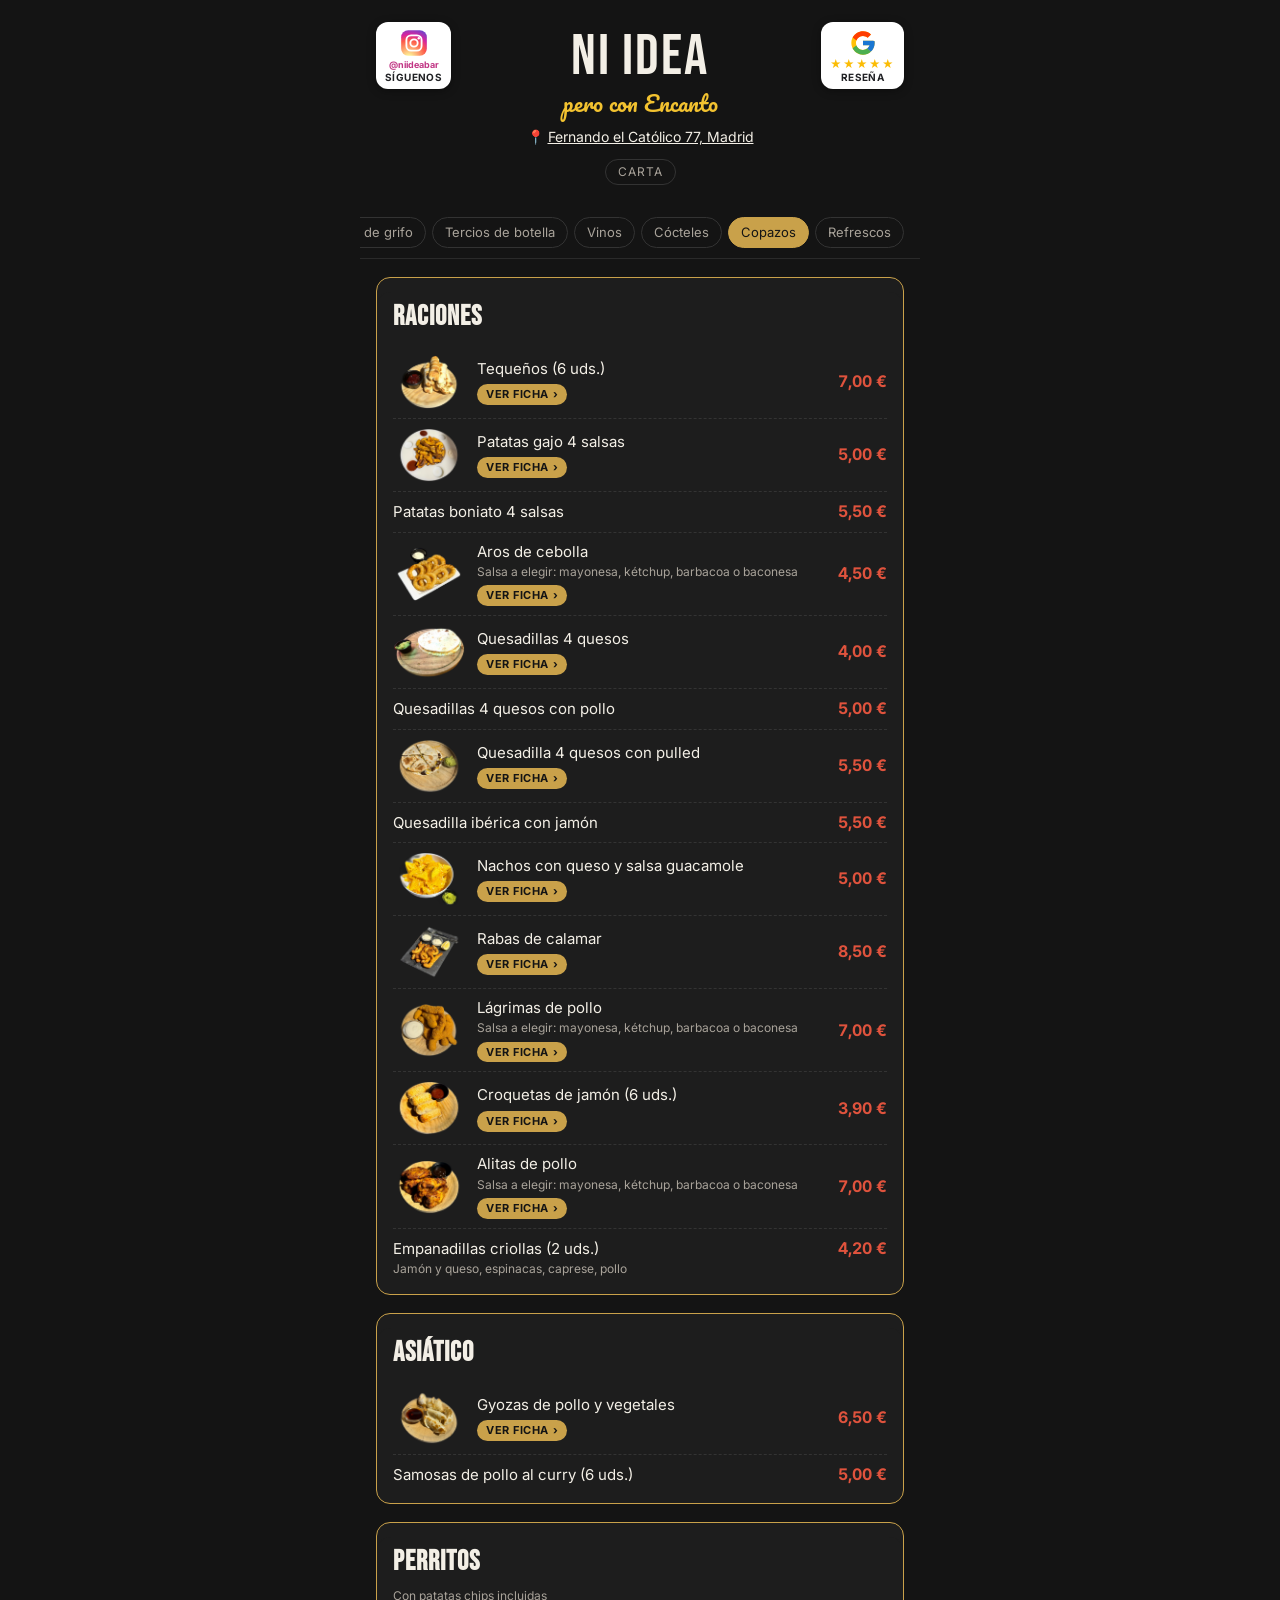
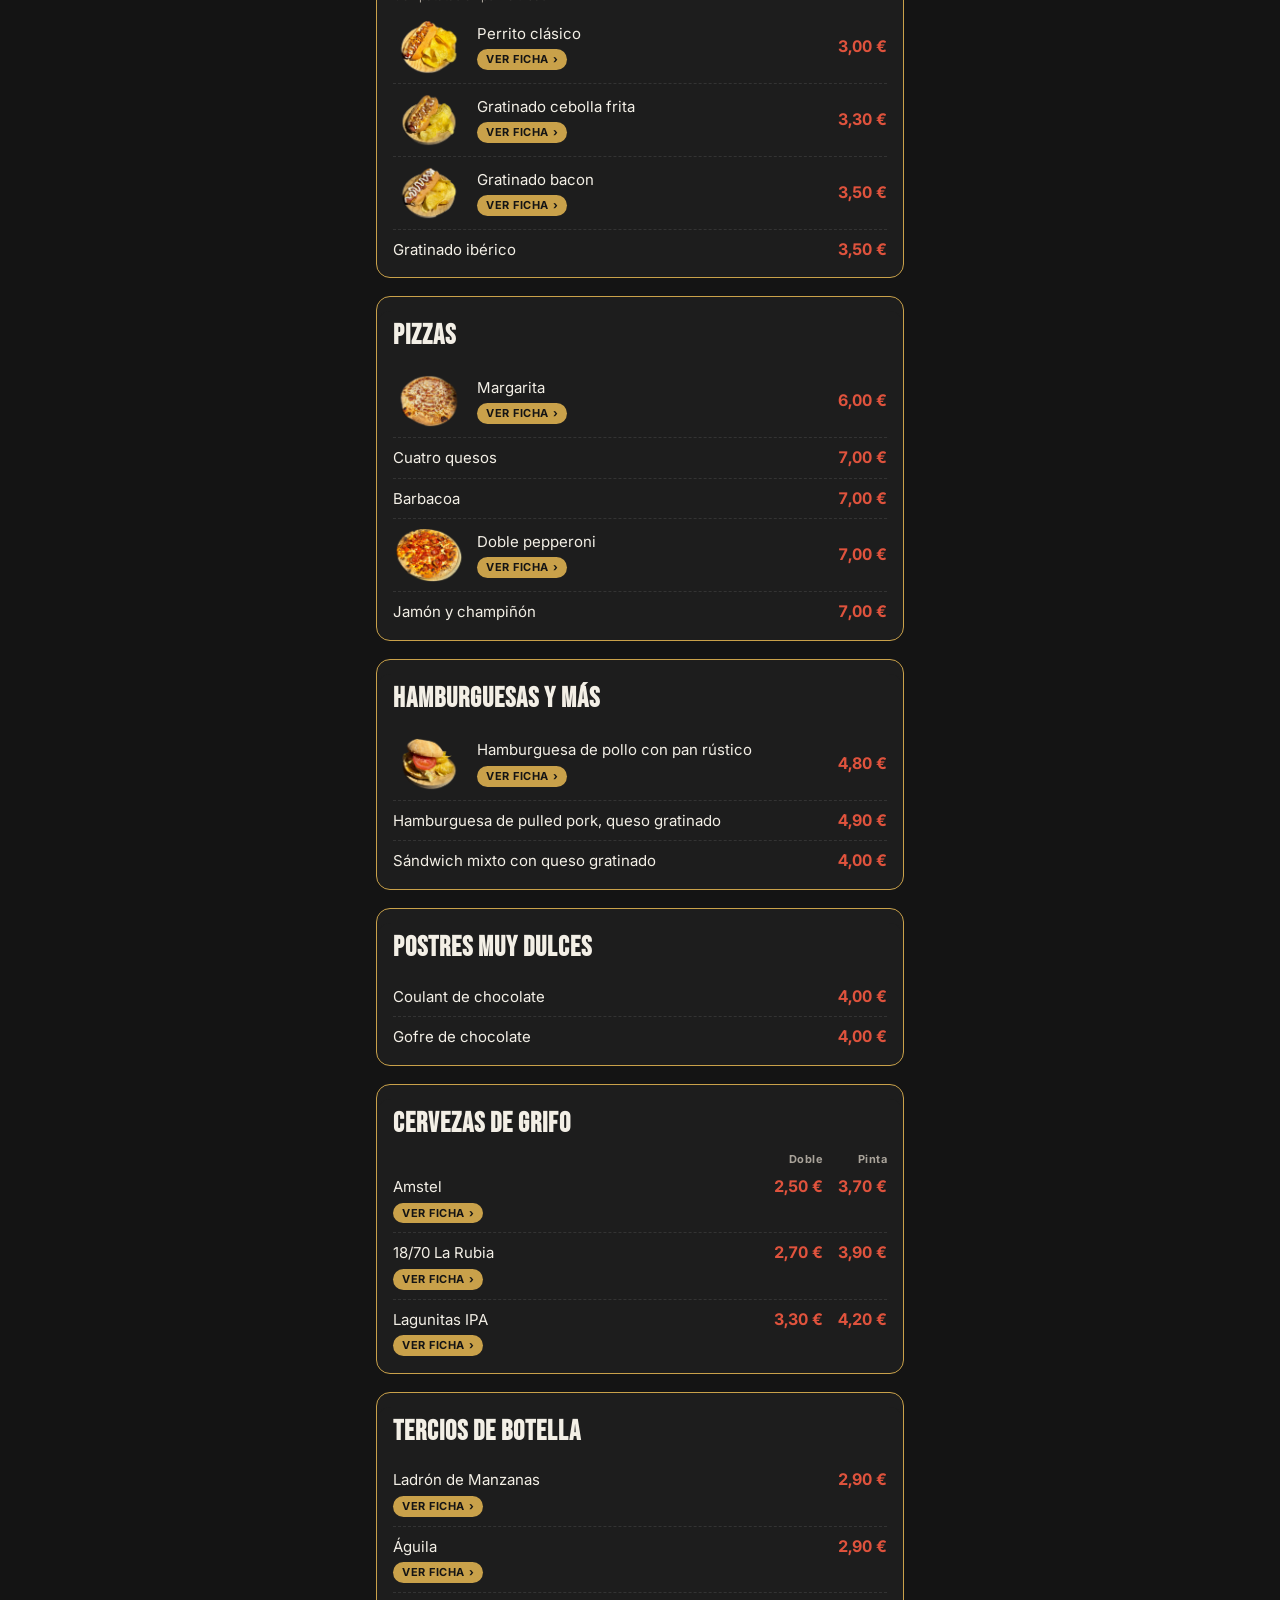
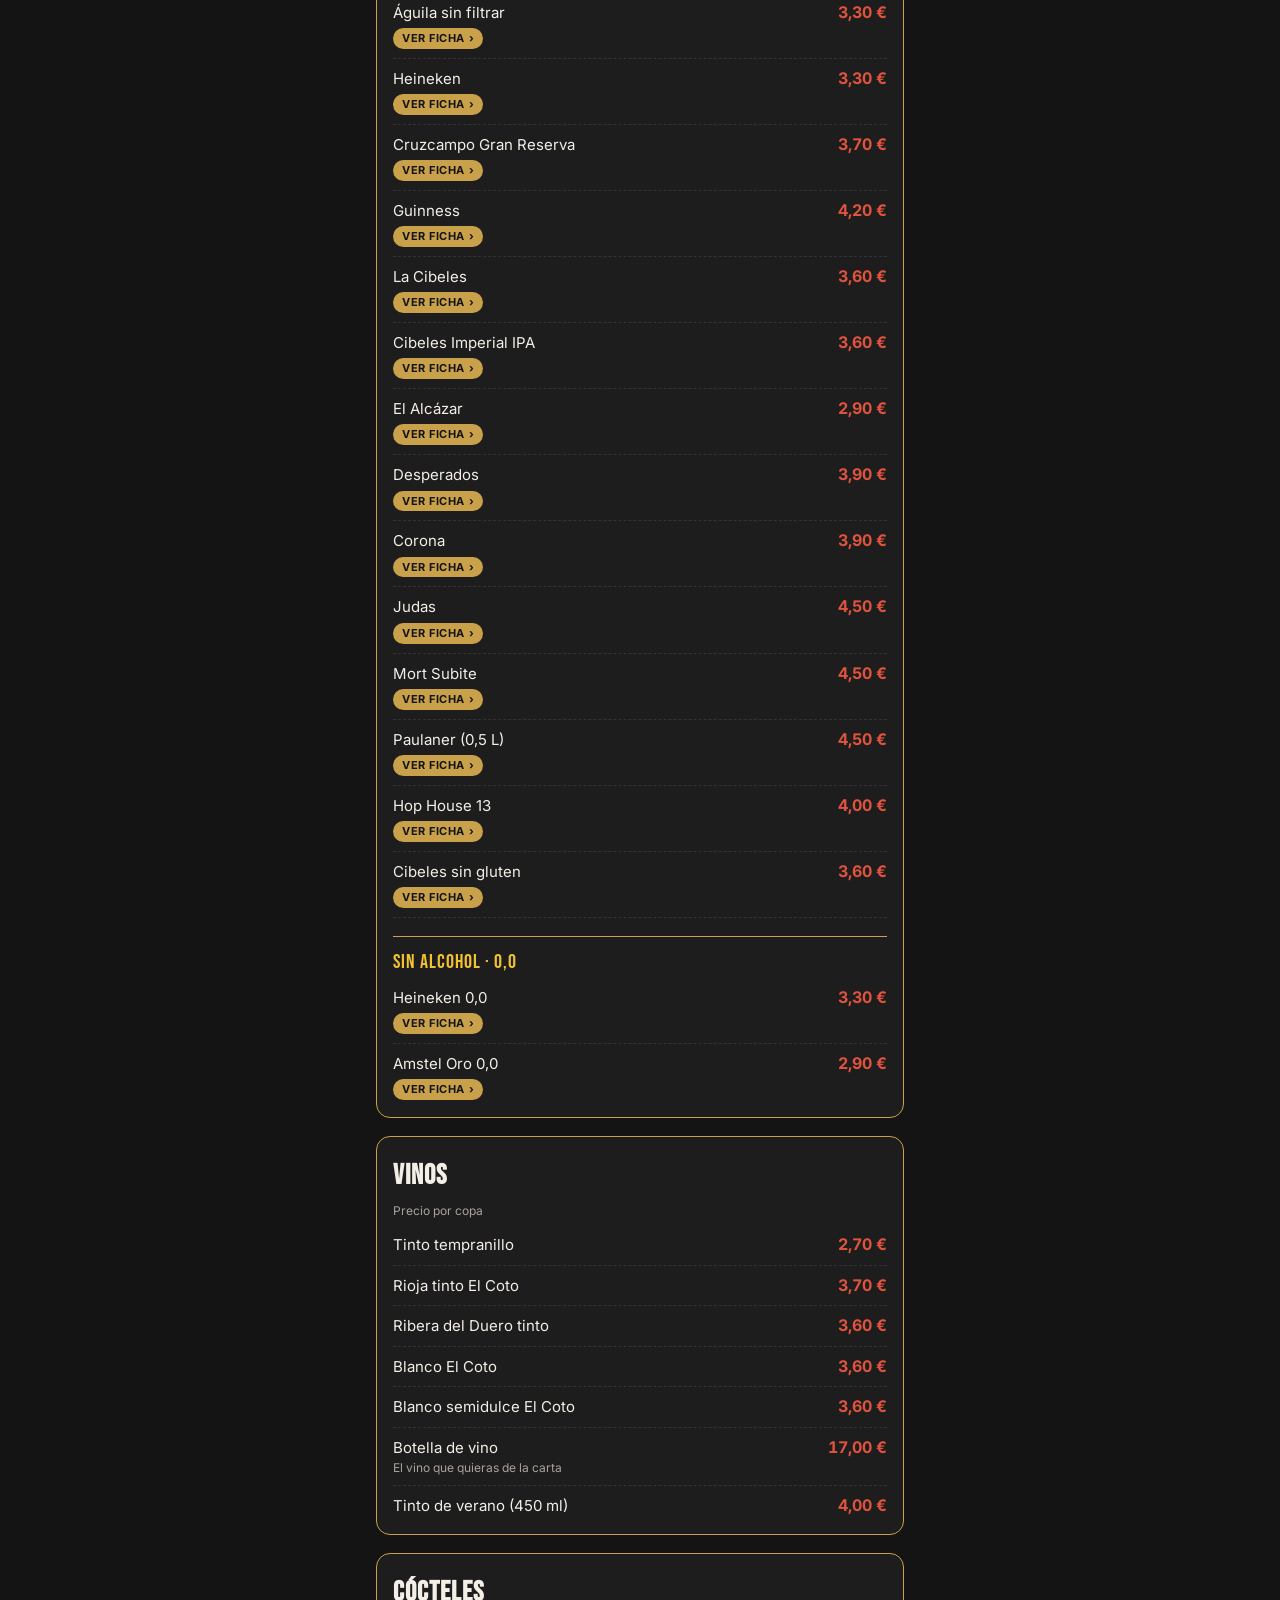
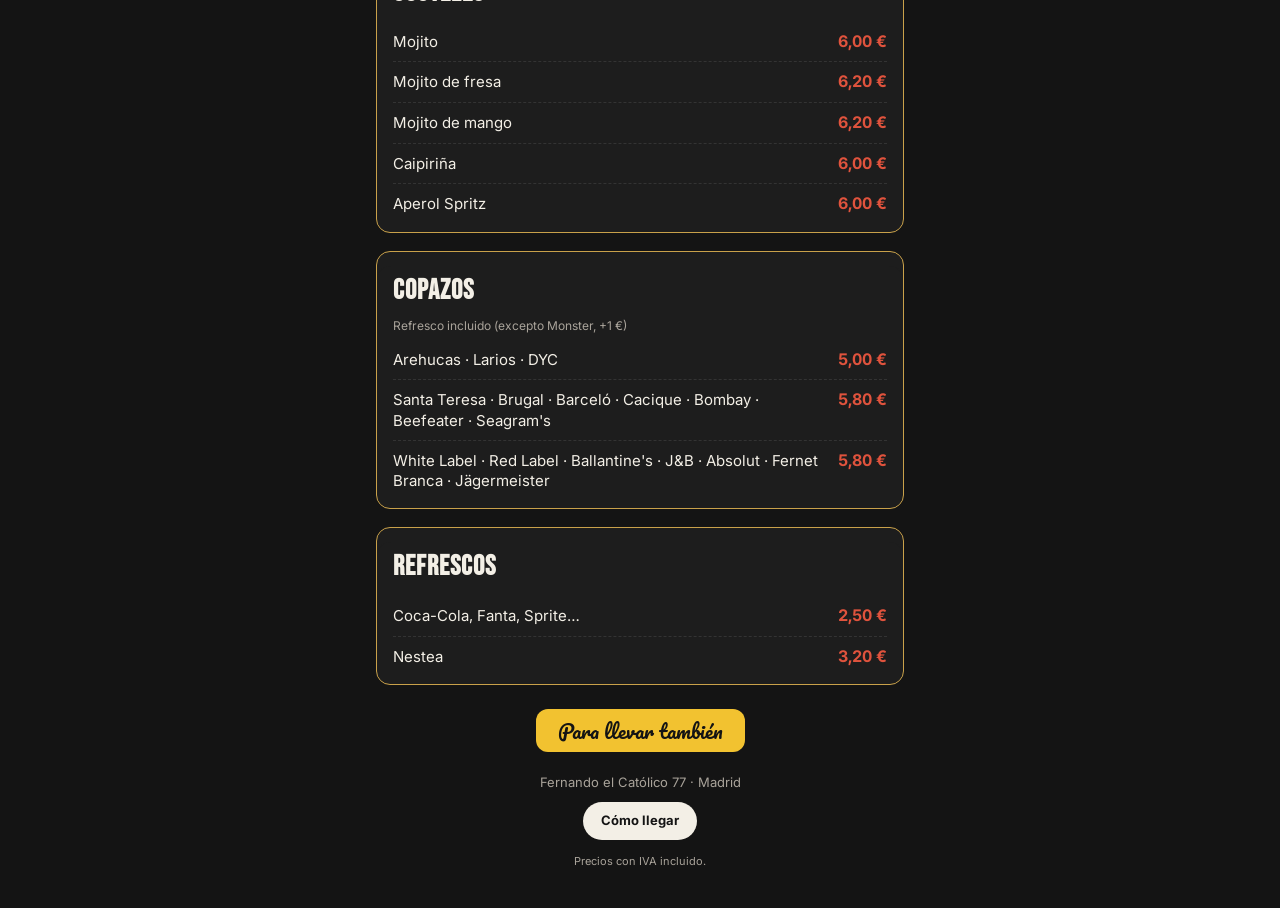
==== sala/index.html @ 78ca474c "Foto recortada y ficha de las rabas de calamar Co-Authored-By: Claude Opus 5.5 <noreply@anthropic.co" ====
<!DOCTYPE html>
<html lang="es">
<head>
<meta charset="UTF-8">
<meta name="viewport" content="width=device-width, initial-scale=1">
<title>Ni Idea pero con Encanto · Carta</title>
<meta name="description" content="Carta de Ni Idea pero con Encanto. Fernando el Católico 77, Madrid.">
<link rel="preconnect" href="https://fonts.googleapis.com">
<link rel="preconnect" href="https://fonts.gstatic.com" crossorigin>
<link href="https://fonts.googleapis.com/css2?family=Bebas+Neue&family=Pacifico&family=Inter:wght@400;600;700&display=swap" rel="stylesheet">
<link rel="stylesheet" href="/estilo.css?v=202611222205">
</head>
<body>
<div class="wrap">
  <header>
    <a class="ig-seg" href="https://www.instagram.com/niideabar/" target="_blank" rel="noopener" aria-label="Síguenos en Instagram: @niideabar"><svg viewBox="0 0 48 48" width="28" height="28" aria-hidden="true"><defs><radialGradient id="igg" cx="30%" cy="107%" r="150%"><stop offset="0" stop-color="#fdf497"/><stop offset=".05" stop-color="#fdf497"/><stop offset=".45" stop-color="#fd5949"/><stop offset=".6" stop-color="#d6249f"/><stop offset=".9" stop-color="#285AEB"/></radialGradient></defs><rect x="2" y="2" width="44" height="44" rx="12" fill="url(#igg)"/><rect x="11" y="11" width="26" height="26" rx="8" fill="none" stroke="#fff" stroke-width="3.2"/><circle cx="24" cy="24" r="6.3" fill="none" stroke="#fff" stroke-width="3.2"/><circle cx="32.2" cy="15.8" r="2" fill="#fff"/></svg><span class="ig-at">@niideabar</span><span class="g-tx">Síguenos</span></a>
    <a class="g-res" href="https://search.google.com/local/writereview?placeid=ChIJTd_6IQApQg0RrU7HAiHPPtM" target="_blank" rel="noopener" aria-label="Déjanos tu reseña en Google"><svg viewBox="0 0 48 48" width="28" height="28" aria-hidden="true"><path fill="#FFC107" d="M43.6 20.5H42V20H24v8h11.3C33.7 32.7 29.2 36 24 36c-6.6 0-12-5.4-12-12s5.4-12 12-12c3.1 0 5.8 1.2 8 3l5.7-5.7C34 6.1 29.3 4 24 4 12.9 4 4 12.9 4 24s8.9 20 20 20 20-8.9 20-20c0-1.3-.1-2.4-.4-3.5z"/><path fill="#FF3D00" d="M6.3 14.7l6.6 4.8C14.7 15.1 19 12 24 12c3.1 0 5.8 1.2 8 3l5.7-5.7C34 6.1 29.3 4 24 4 16.3 4 9.7 8.3 6.3 14.7z"/><path fill="#4CAF50" d="M24 44c5.2 0 9.9-2 13.4-5.2l-6.2-5.2C29.2 35.1 26.7 36 24 36c-5.2 0-9.6-3.3-11.3-7.9l-6.5 5C9.5 39.6 16.2 44 24 44z"/><path fill="#1976D2" d="M43.6 20.5H42V20H24v8h11.3c-.8 2.2-2.2 4.2-4.1 5.6l6.2 5.2C37 39.2 44 34 44 24c0-1.3-.1-2.4-.4-3.5z"/></svg><span class="g-st">★★★★★</span><span class="g-tx">Reseña</span></a>
    <a href="/" style="color:inherit;text-decoration:none"><div class="logo">NI IDEA</div></a>
    <div class="tag">pero con Encanto</div>
    <div class="addr">📍 <a href="https://maps.google.com/?q=Calle+de+Fernando+el+Cat%C3%B3lico+77,+Madrid" target="_blank" rel="noopener">Fernando el Católico 77, Madrid</a></div>
    <div class="tarifa">Carta</div>
  </header>
  <nav class="nav" id="nav" style="margin-top:14px"></nav>
  <main id="menu"></main>
  <div class="banner"><span>Para llevar también</span></div>
  <footer>
    Fernando el Católico 77 · Madrid<br>
    <a href="https://maps.google.com/?q=Calle+de+Fernando+el+Cat%C3%B3lico+77,+Madrid" target="_blank" rel="noopener">Cómo llegar</a>
    <div class="iva">Precios con IVA incluido.</div>
  </footer>
</div>
<script>window.TARIFA = "sala";</script>
<script src="/fichas.js?v=202611222205"></script>
<script src="/carta.js?v=202611222205"></script>
<script src="/ofertas.js?v=202611222205"></script>
</body>
</html>
---- estilo.css ----
:root{
    --bg:#141414; --card:#1d1d1d; --line:#c9a14a; --text:#f3efe6;
    --muted:#a9a39a; --price:#e0533d; --accent:#f2c230;
  }
  *{box-sizing:border-box;margin:0;padding:0}
  body{background:var(--bg);color:var(--text);font-family:Inter,system-ui,sans-serif;
       line-height:1.35;-webkit-font-smoothing:antialiased}
  .wrap{max-width:560px;margin:0 auto;padding:0 16px 40px}
  header{text-align:center;padding:28px 0 8px}
  .logo{font-family:'Bebas Neue',sans-serif;font-size:58px;letter-spacing:2px;line-height:1}
  .tag{font-family:Pacifico,cursive;font-size:22px;color:var(--accent);margin-top:2px}
  .addr{color:var(--muted);font-size:14px;margin-top:10px}
  .addr a{color:var(--text)}
  .nav{display:flex;gap:6px;overflow-x:auto;padding-bottom:12px;scrollbar-width:none}
  .nav::-webkit-scrollbar{display:none}
  .nav a{flex:0 0 auto;font-size:13px;color:var(--muted);text-decoration:none;
         border:1px solid #333;border-radius:999px;padding:6px 12px}
  section{background:var(--card);border:1.5px solid var(--line);border-radius:14px;
          padding:14px 16px 8px;margin-top:18px;scroll-margin-top:72px}
  h2{font-family:'Bebas Neue',sans-serif;font-size:28px;letter-spacing:1px;margin-bottom:4px}
  .note{color:var(--muted);font-size:12px;margin:-2px 0 6px}
  .row{display:flex;justify-content:space-between;align-items:baseline;gap:12px;
       padding:9px 0;border-bottom:1px dashed #333}
  .row:last-child{border-bottom:0}
  .row .n{font-size:15px}
  .row .n small{display:block;color:var(--muted);font-size:12px;margin-top:2px}
  .row .p{color:var(--price);font-weight:700;white-space:nowrap;font-variant-numeric:tabular-nums}
  .head2{display:flex;justify-content:flex-end;gap:0;font-size:11px;color:var(--muted);
         font-weight:700;letter-spacing:.5px}
  .head2 span,.row .p2{width:64px;text-align:right}
  .row .p2{color:var(--price);font-weight:700;font-variant-numeric:tabular-nums}
  .pp{display:flex}
  h3{font-size:12px;letter-spacing:1px;color:var(--accent);text-transform:uppercase;margin:10px 0 0}
  .banner{margin-top:24px;text-align:center}
  .banner span{display:inline-block;background:var(--accent);color:#141414;font-family:Pacifico,cursive;
          font-size:20px;padding:8px 22px;border-radius:12px}
  footer{text-align:center;color:var(--muted);font-size:13px;margin-top:22px}
  footer a{display:inline-block;margin-top:10px;color:#141414;background:var(--text);
           text-decoration:none;font-weight:700;padding:10px 18px;border-radius:999px}
  .iva{font-size:11px;margin-top:14px}
  .tarifa{display:inline-block;margin-top:12px;font-size:12px;letter-spacing:1px;text-transform:uppercase;color:var(--muted);border:1px solid #333;border-radius:999px;padding:4px 12px}

/* Barra de secciones fija arriba y títulos que se quedan pegados al bajar */
.nav{position:sticky;top:0;z-index:20;background:var(--bg);padding:10px 0 10px;margin:0 -16px;padding-left:16px;padding-right:16px;
     border-bottom:1px solid #2a2a2a}
.nav a.on{color:#141414;background:var(--line);border-color:var(--line)}
section h2{position:sticky;top:52px;z-index:10;background:var(--card);margin:0 -16px 4px;padding:6px 16px;
           border-radius:14px 14px 0 0}
section{scroll-margin-top:56px}

/* Página de inicio */
.hero{text-align:center;padding:40px 0 10px}
.hero .logo{font-size:72px}
.hero p.lead{margin:18px auto 0;max-width:420px;color:var(--text);font-size:16px;line-height:1.5}
.cta{display:block;text-align:center;margin:26px auto 0;max-width:320px;background:var(--line);color:#141414;
     font-weight:700;font-size:17px;text-decoration:none;padding:15px 20px;border-radius:999px}
.bloque{background:var(--card);border:1.5px solid var(--line);border-radius:14px;padding:18px 18px;margin-top:18px}
.bloque h2{position:static;margin:0 0 8px;padding:0;background:none}
.bloque p{color:var(--text);font-size:15px;line-height:1.55}
.bloque ul{list-style:none;margin-top:6px}
.bloque li{padding:7px 0;border-bottom:1px dashed #333;font-size:15px}
.bloque li:last-child{border-bottom:0}
.bloque li b{color:var(--accent);font-weight:600}
.mapa{width:100%;height:240px;border:0;border-radius:10px;margin-top:12px;filter:grayscale(.3)}

/* Platos y cervezas con ficha */
button.row{width:100%;background:none;border:0;border-bottom:1px dashed #333;color:inherit;font:inherit;text-align:left;cursor:pointer}
.row.con-ficha{transition:transform .12s}
.row.con-ficha:active{transform:scale(.98)}
.row.con-foto{align-items:center}
.row.con-ficha .n{flex:1}
.row .ver{display:block;width:max-content;font-style:normal;font-size:11px;font-weight:700;text-transform:uppercase;letter-spacing:.05em;
  color:#141414;background:var(--line);border-radius:99px;padding:3px 9px;margin-top:5px}
.foto{flex:0 0 auto;width:72px;height:54px}
.foto img{width:100%;height:100%;object-fit:contain;display:block}
.fi-brillo{box-shadow:0 0 0 3px var(--accent);border-radius:8px}
html.ficha-abierta{overflow:hidden}

.ficha-capa{position:fixed;inset:0;z-index:50;background:rgba(0,0,0,.72);display:flex;align-items:center;justify-content:center;
  opacity:0;pointer-events:none;transition:opacity .2s}
.ficha-capa.on{opacity:1;pointer-events:auto}
.ficha{position:relative;width:calc(100% - 24px);max-width:520px;max-height:86vh;overflow-y:auto;-webkit-overflow-scrolling:touch;overscroll-behavior:contain;
  background:var(--card);border:1.5px solid var(--line);color:var(--text);border-radius:18px;padding:0 16px 18px;
  transform:scale(.96);transition:transform .2s;box-shadow:0 10px 30px rgba(0,0,0,.6)}
.ficha-capa.on .ficha{transform:none}
.fi-barra{position:sticky;top:0;z-index:2;display:flex;justify-content:flex-end;padding:10px 0 4px;margin:0 -6px}
.fi-x{width:40px;height:40px;border:0;border-radius:50%;background:#2b2b2b;color:var(--text);font-size:26px;line-height:38px;cursor:pointer;box-shadow:0 2px 6px rgba(0,0,0,.4)}
.fi-top{display:grid;grid-template-columns:36% 1fr;gap:12px;align-items:end;margin-top:-34px}
.fi-vaso{height:200px;display:flex;align-items:flex-end;justify-content:center}
.fi-vaso img{max-height:200px;max-width:100%;filter:drop-shadow(0 6px 10px rgba(0,0,0,.6))}
.fi-logo{max-width:130px;max-height:74px;display:block;margin-bottom:8px;background:#f3efe6;border-radius:10px;padding:5px 8px}
.fi-foto{margin-top:-30px}
.fi-foto img{width:100%;height:auto;display:block}
.fi-cab-plato{margin-top:6px}
.ficha h2{font-family:'Bebas Neue',Impact,sans-serif;font-weight:400;letter-spacing:1px;color:var(--text);font-size:32px;line-height:1;margin:0 0 8px}
.fi-precios{display:flex;gap:18px;flex-wrap:wrap}
.fi-pr{font-family:'Bebas Neue',Impact,sans-serif;font-size:30px;color:var(--price);line-height:1}
.fi-pr span{display:block;font-family:Inter,sans-serif;font-size:11px;font-weight:700;text-transform:uppercase;letter-spacing:.05em;color:var(--muted);margin-bottom:2px}
.fi-datos{display:grid;grid-template-columns:1fr 1fr;gap:8px;margin:18px 0 6px}
.fi-datos div{background:#262626;border-radius:10px;padding:7px 10px}
.fi-datos div:last-child:nth-child(odd){grid-column:1/-1}
.fi-datos dt{font-size:11px;font-weight:700;text-transform:uppercase;letter-spacing:.05em;color:var(--line)}
.fi-datos dd{margin:1px 0 0;font-weight:600;font-size:15px}
.ficha h4{font-family:'Bebas Neue',Impact,sans-serif;font-weight:400;letter-spacing:1px;color:var(--accent);font-size:20px;margin:16px 0 4px}
.ficha p{margin:0;font-size:15px;line-height:1.5}
.fi-chips{display:flex;flex-wrap:wrap;gap:6px}
.fi-chips span{font-size:13px;border:1px solid #3a3a3a;border-radius:999px;padding:5px 11px}
.fi-chips.al span{border-color:var(--price);color:#f4b3a8}
.fi-mars{display:flex;flex-direction:column;gap:8px;margin-top:4px}
.fi-mar{display:flex;justify-content:space-between;align-items:center;gap:10px;text-align:left;border:0;border-radius:12px;
  background:#2b2b2b;color:var(--text);font:600 15px Inter,sans-serif;padding:12px 14px;cursor:pointer}
.fi-mar b{color:var(--price);white-space:nowrap;margin-left:auto}
.fi-mar:after{content:"›";font-size:22px;margin-left:4px;color:var(--line)}
.fi-volver{display:block;width:100%;margin-top:18px;border:2px solid var(--line);background:transparent;color:var(--line);border-radius:12px;
  font:700 16px Inter,sans-serif;padding:12px;cursor:pointer}

/* Insignia de reseñas de Google (como en JB) */
header,.hero{position:relative}
.g-res{position:absolute;top:22px;right:0;display:flex;flex-direction:column;align-items:center;gap:2px;z-index:5;
  background:#fff;border-radius:12px;padding:7px 9px 6px;text-decoration:none;box-shadow:0 2px 8px rgba(0,0,0,.35)}
.g-res svg{width:28px;height:28px;display:block}
.g-st{color:#fbbc04;font-size:11px;letter-spacing:1px;line-height:1}
.g-tx{font:700 10px Inter,Arial,sans-serif;color:#202124;text-transform:uppercase;letter-spacing:.04em;line-height:1.1}

/* Subtítulo dentro de una sección (p. ej. Sin alcohol) */
.subt{font-family:'Bebas Neue',Impact,sans-serif;font-size:20px;letter-spacing:1px;color:var(--accent);margin:18px 0 2px;padding-top:12px;border-top:1px solid var(--line)}

/* Botón de Instagram, al otro lado de la reseña */
.ig-seg{position:absolute;top:22px;left:0;display:flex;flex-direction:column;align-items:center;gap:3px;z-index:5;
  background:#fff;border-radius:12px;padding:7px 9px 6px;text-decoration:none;box-shadow:0 2px 8px rgba(0,0,0,.35)}
.ig-seg svg{width:28px;height:28px;display:block}
.ig-seg .ig-at{font:700 9px Inter,Arial,sans-serif;color:#c13584;line-height:1}
.ig-seg .g-tx{color:#202124}
@media (max-width:420px){
  .g-res,.ig-seg{padding:6px 7px 5px}
  .g-res svg,.ig-seg svg{width:24px;height:24px}
  .hero h1{font-size:50px}
  .logo{font-size:46px}
  .hero .logo{font-size:50px}
}
html{-webkit-text-size-adjust:100%;text-size-adjust:100%}

/* Ofertas con ventana horaria (ventana emergente como las fichas) */
.oferta-ficha{text-align:center}
.oferta-ficha .of-emoji{font-size:64px;line-height:1;margin-top:-30px}
.oferta-ficha .of-et{display:inline-block;margin:12px 0 10px;font:700 11px Inter,sans-serif;text-transform:uppercase;letter-spacing:1px;
  color:#141414;background:var(--accent);border-radius:999px;padding:5px 12px}
.oferta-ficha h2{font-size:38px;margin-bottom:10px}
.oferta-ficha p{font-size:16px}
.oferta-ficha .of-btn{display:block;margin:18px 0 0;background:linear-gradient(90deg,#f58529,#dd2a7b,#8134af);color:#fff;
  font:700 16px Inter,sans-serif;text-decoration:none;border-radius:12px;padding:13px}
.oferta-chip{display:inline-block;margin:2px 0 8px;background:var(--accent);color:#141414;font:700 12px Inter,sans-serif;
  border:0;border-radius:999px;padding:5px 12px;cursor:pointer;text-align:left}
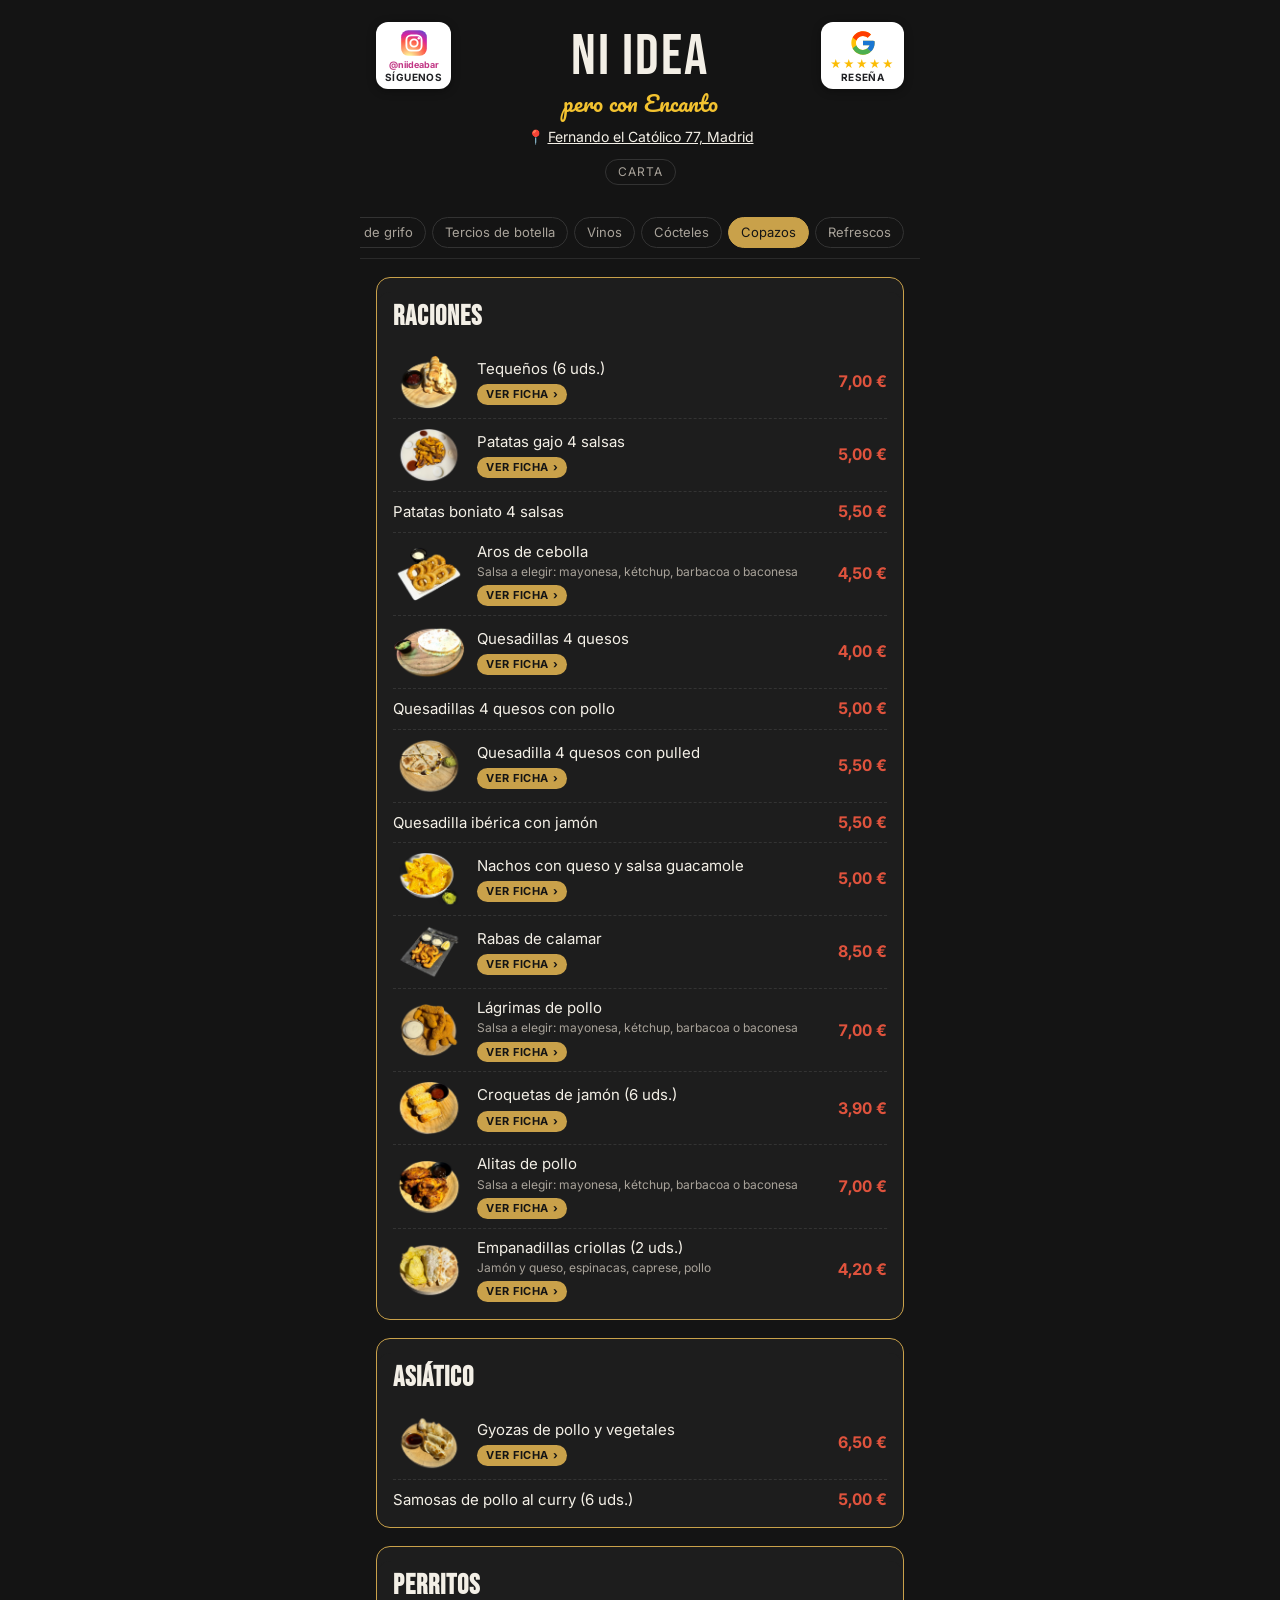
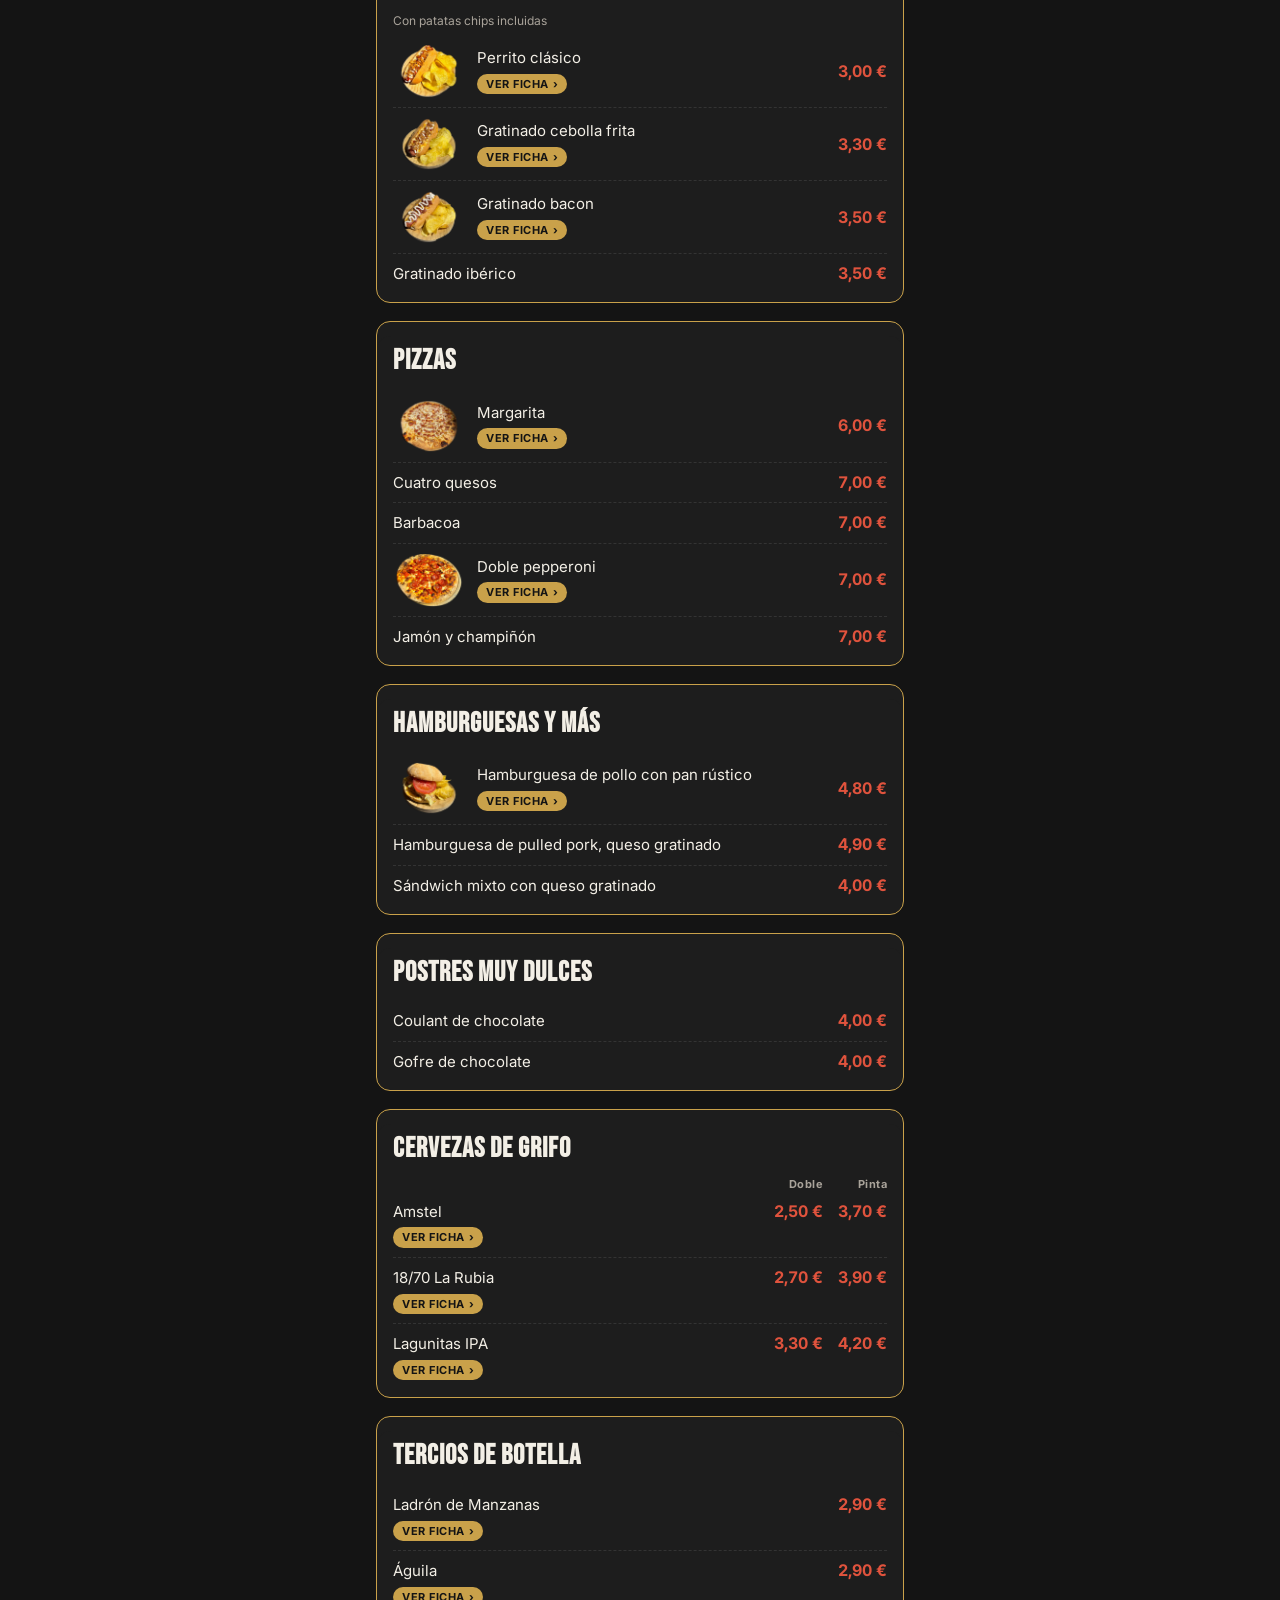
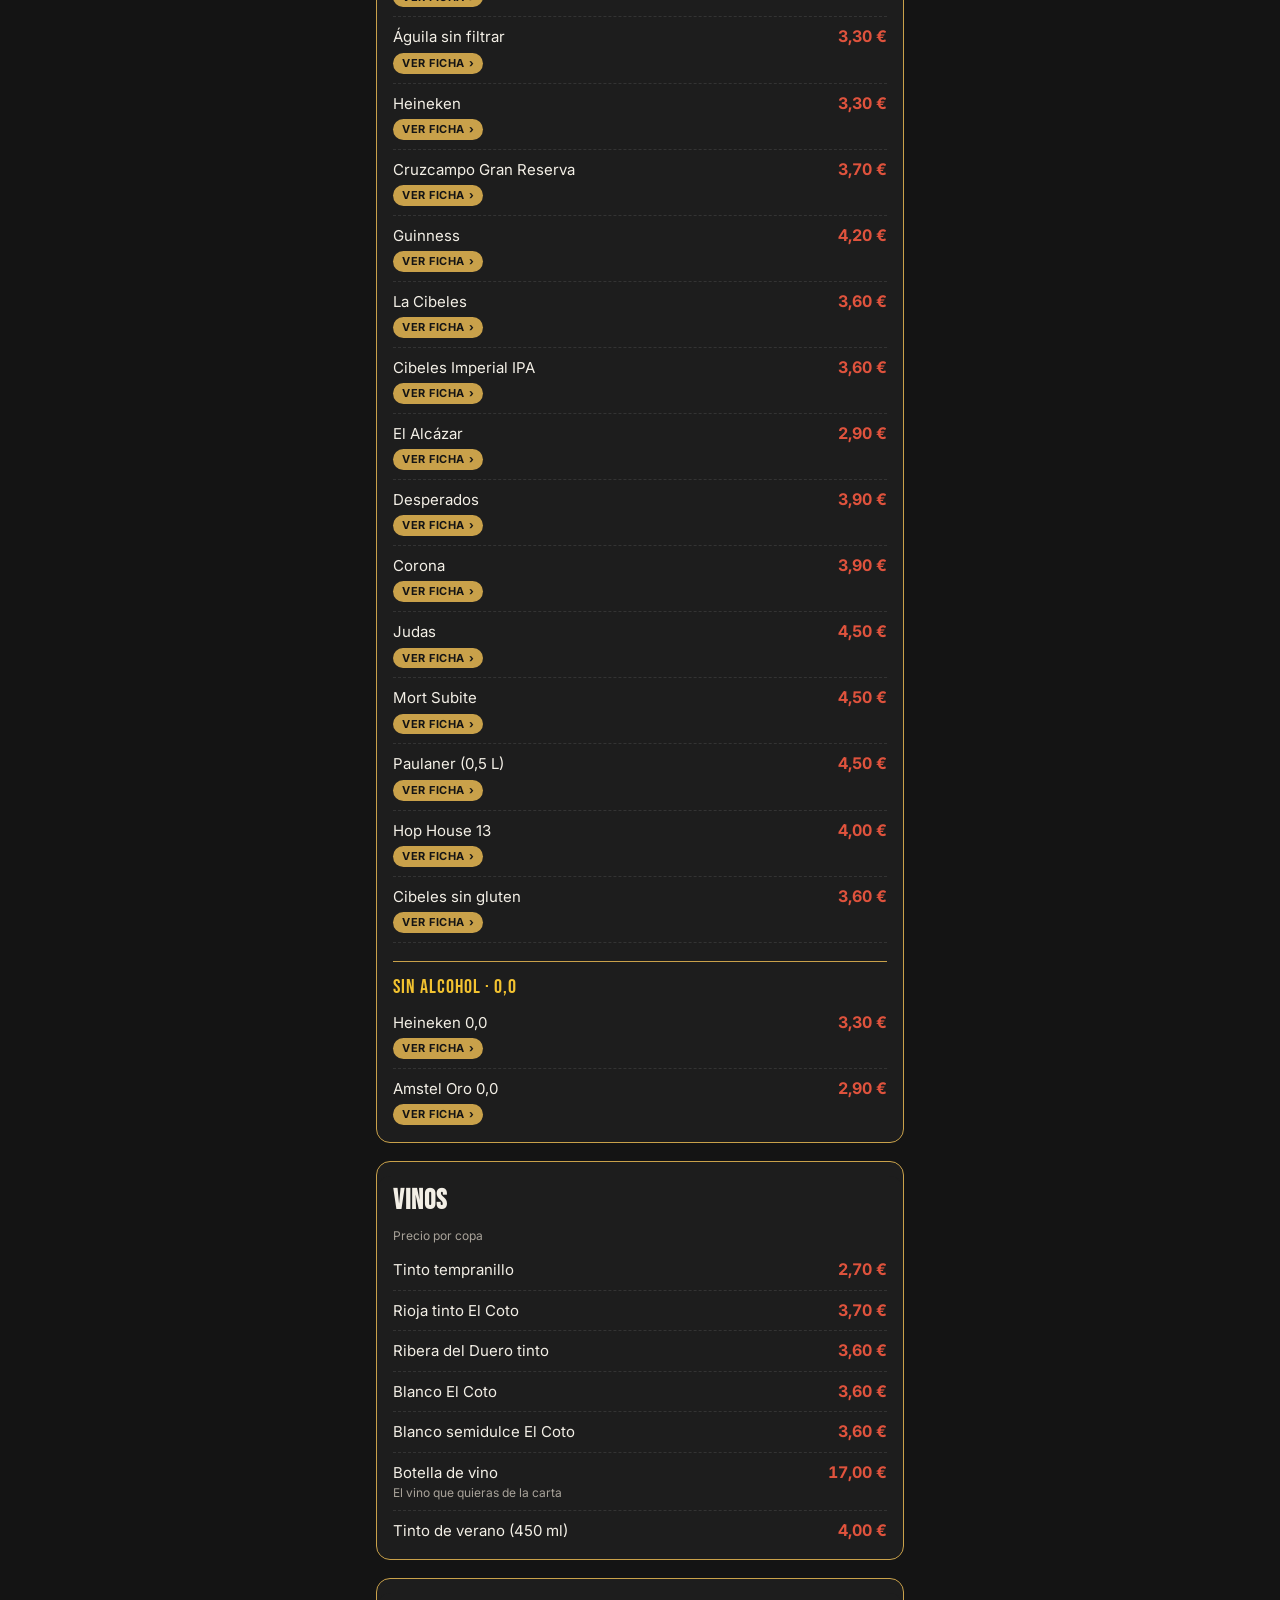
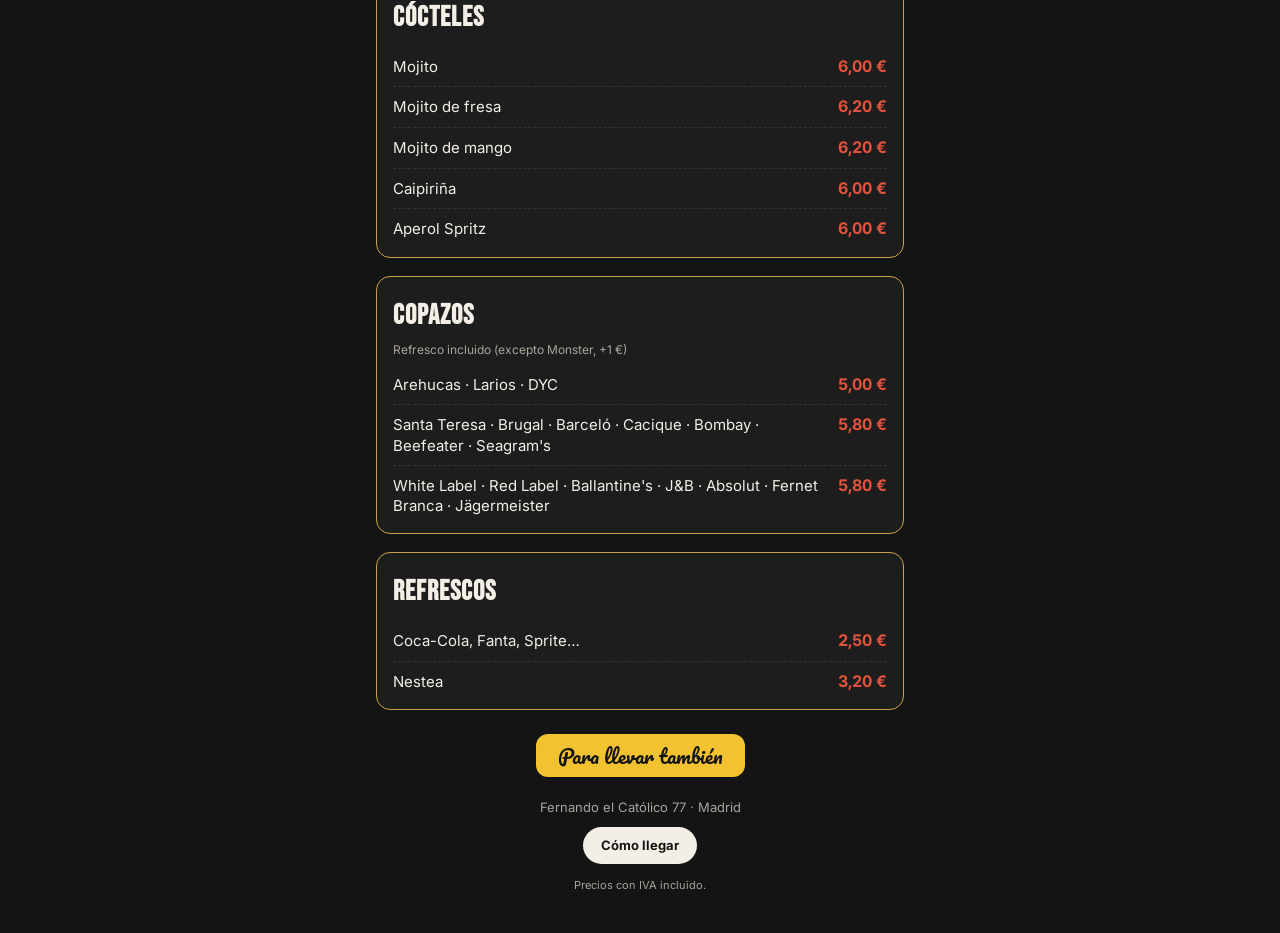
==== commit 02dea8c1: "Foto recortada y ficha de las empanadillas criollas Co-Authored-By: Claude Opus 5.5 <noreply@anthrop" ====
--- a/sala/index.html
+++ b/sala/index.html
@@ -8,7 +8,7 @@
 <link rel="preconnect" href="https://fonts.googleapis.com">
 <link rel="preconnect" href="https://fonts.gstatic.com" crossorigin>
 <link href="https://fonts.googleapis.com/css2?family=Bebas+Neue&family=Pacifico&family=Inter:wght@400;600;700&display=swap" rel="stylesheet">
-<link rel="stylesheet" href="/estilo.css?v=202611222205">
+<link rel="stylesheet" href="/estilo.css?v=202611232008">
 </head>
 <body>
 <div class="wrap">
@@ -30,8 +30,8 @@
   </footer>
 </div>
 <script>window.TARIFA = "sala";</script>
-<script src="/fichas.js?v=202611222205"></script>
-<script src="/carta.js?v=202611222205"></script>
-<script src="/ofertas.js?v=202611222205"></script>
+<script src="/fichas.js?v=202611232008"></script>
+<script src="/carta.js?v=202611232008"></script>
+<script src="/ofertas.js?v=202611232008"></script>
 </body>
 </html>
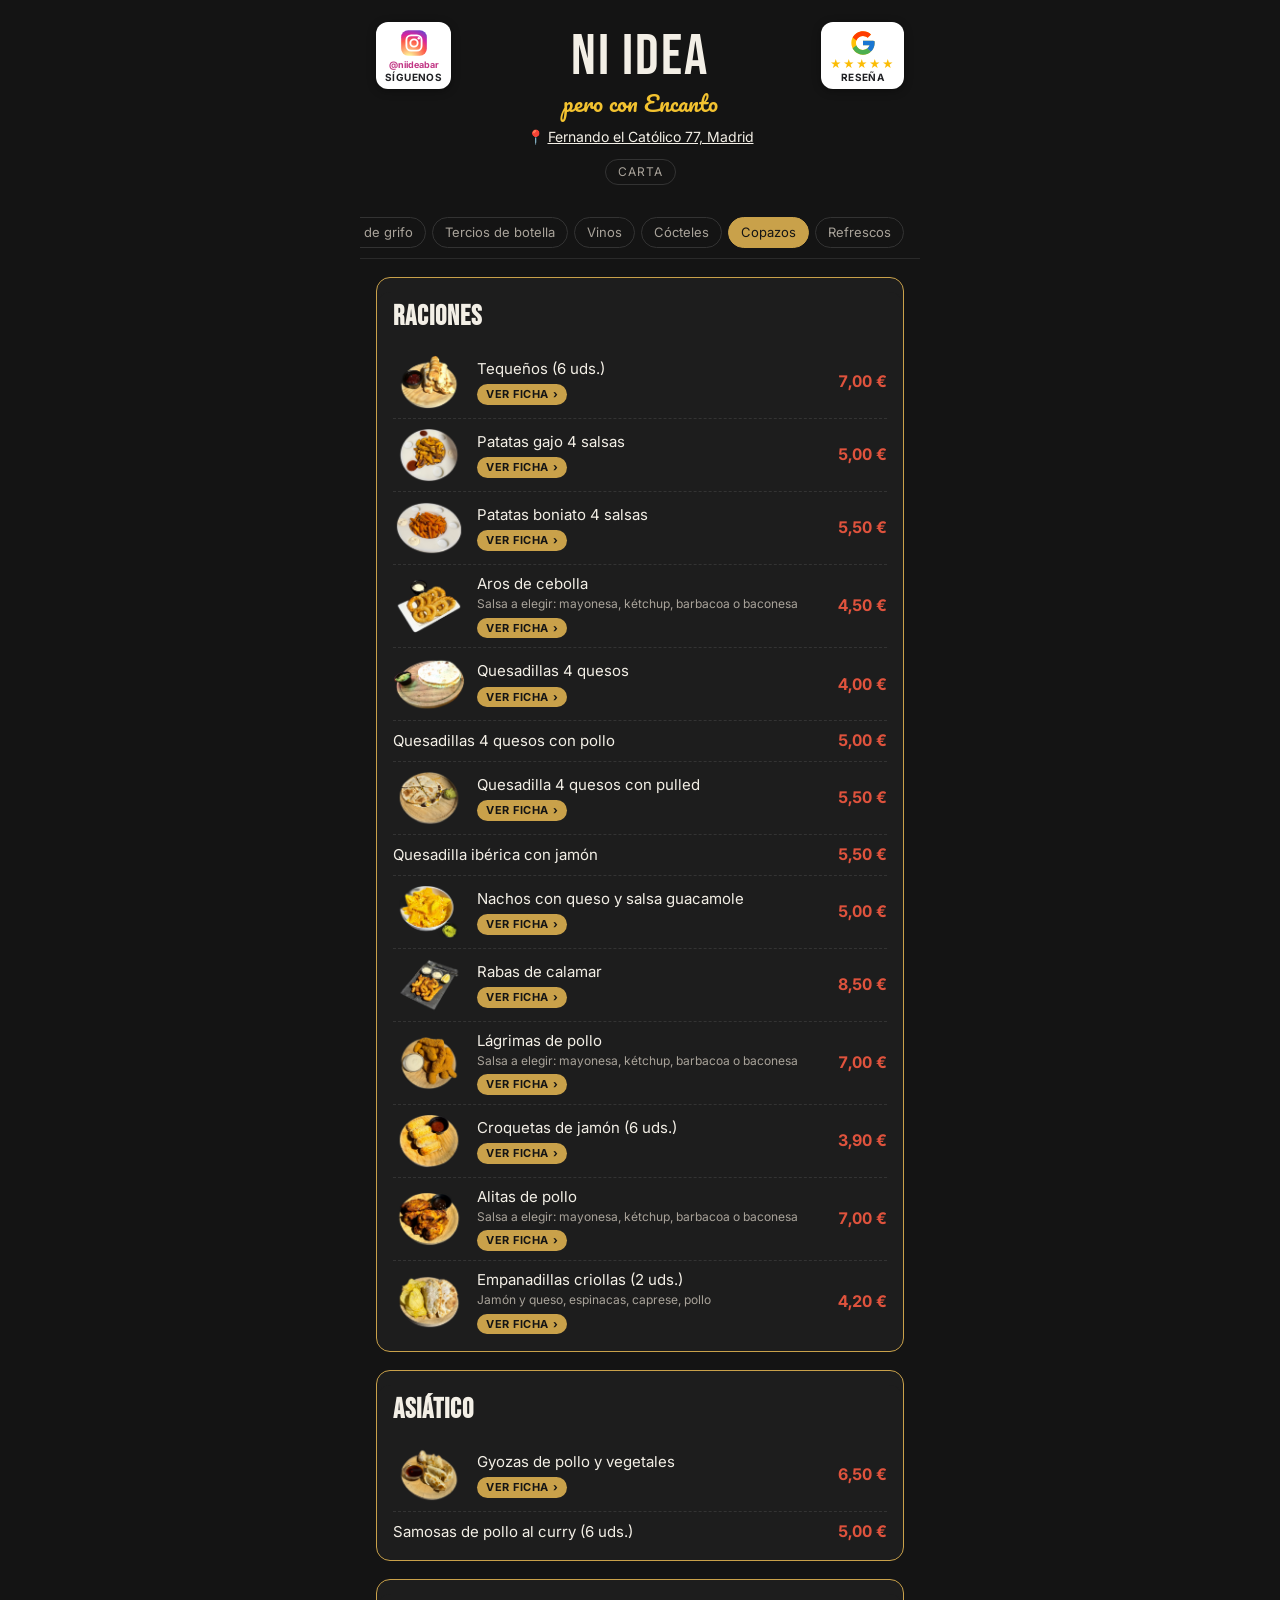
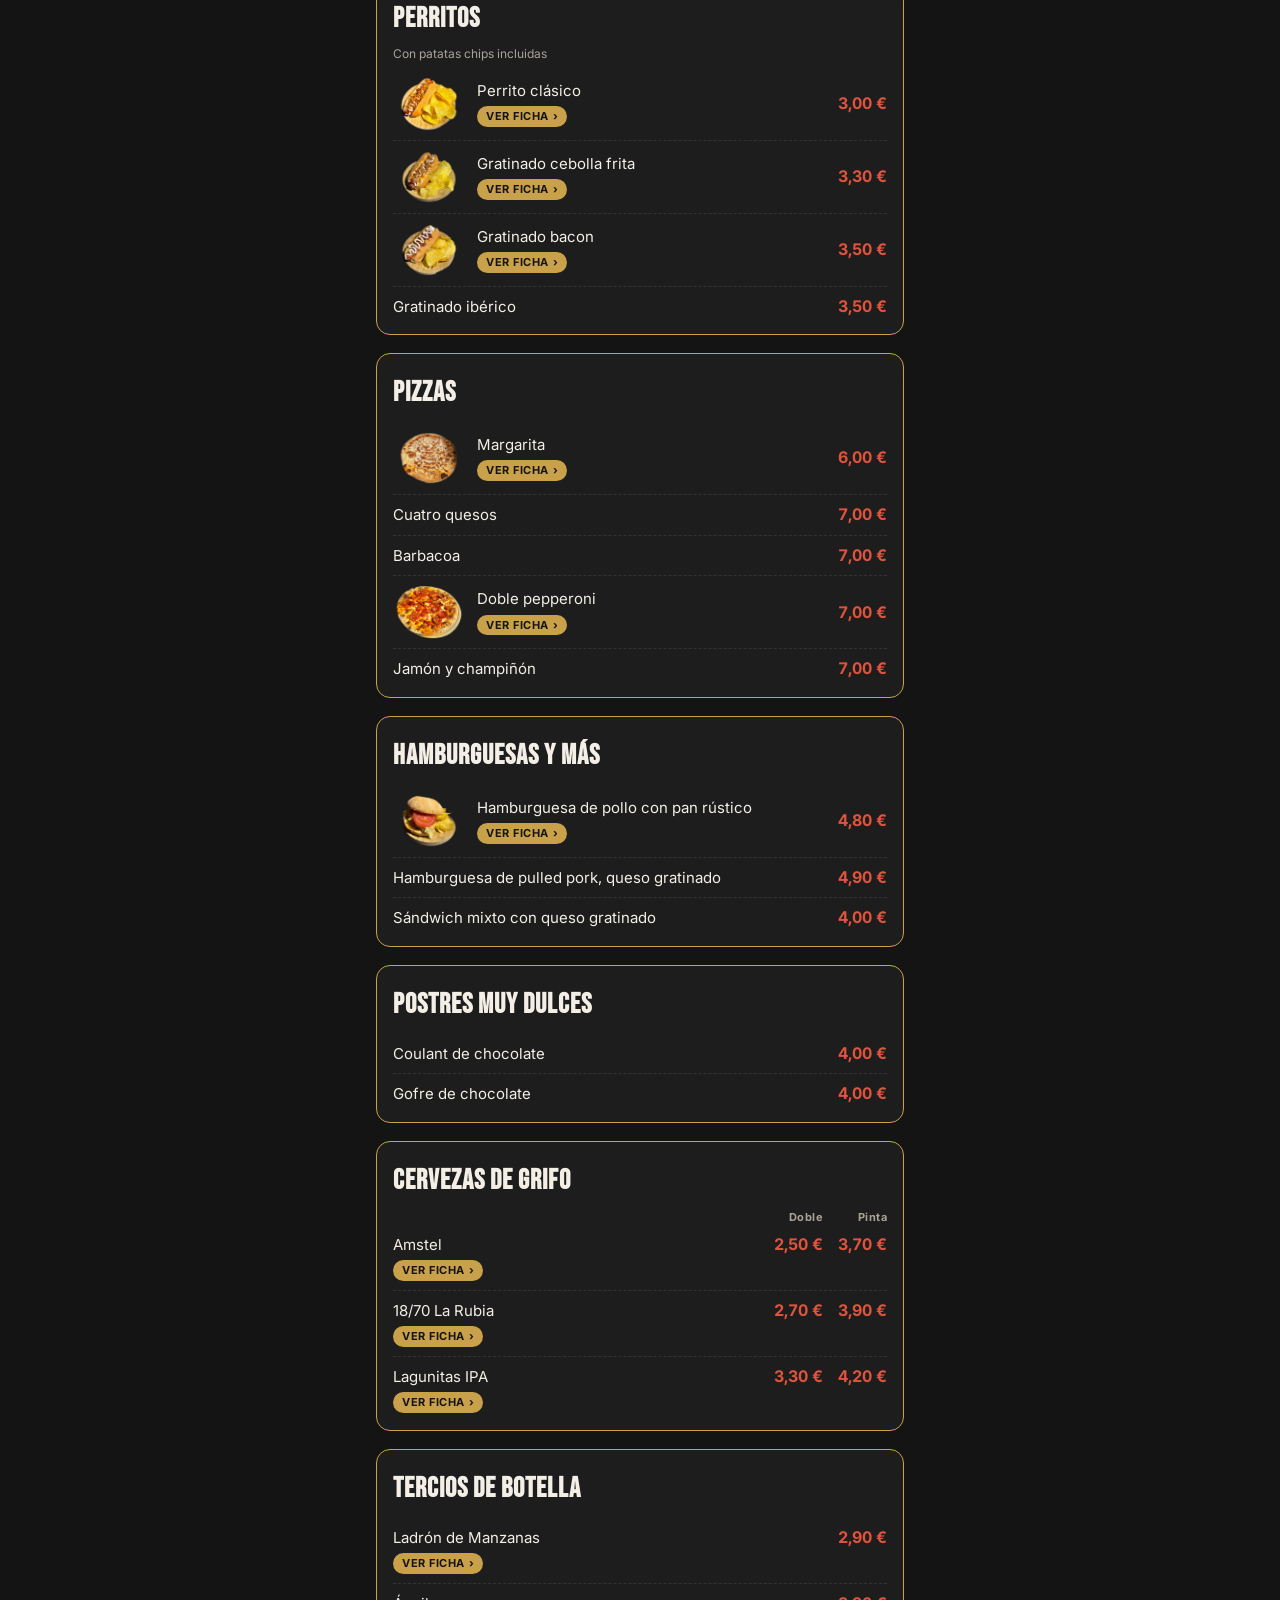
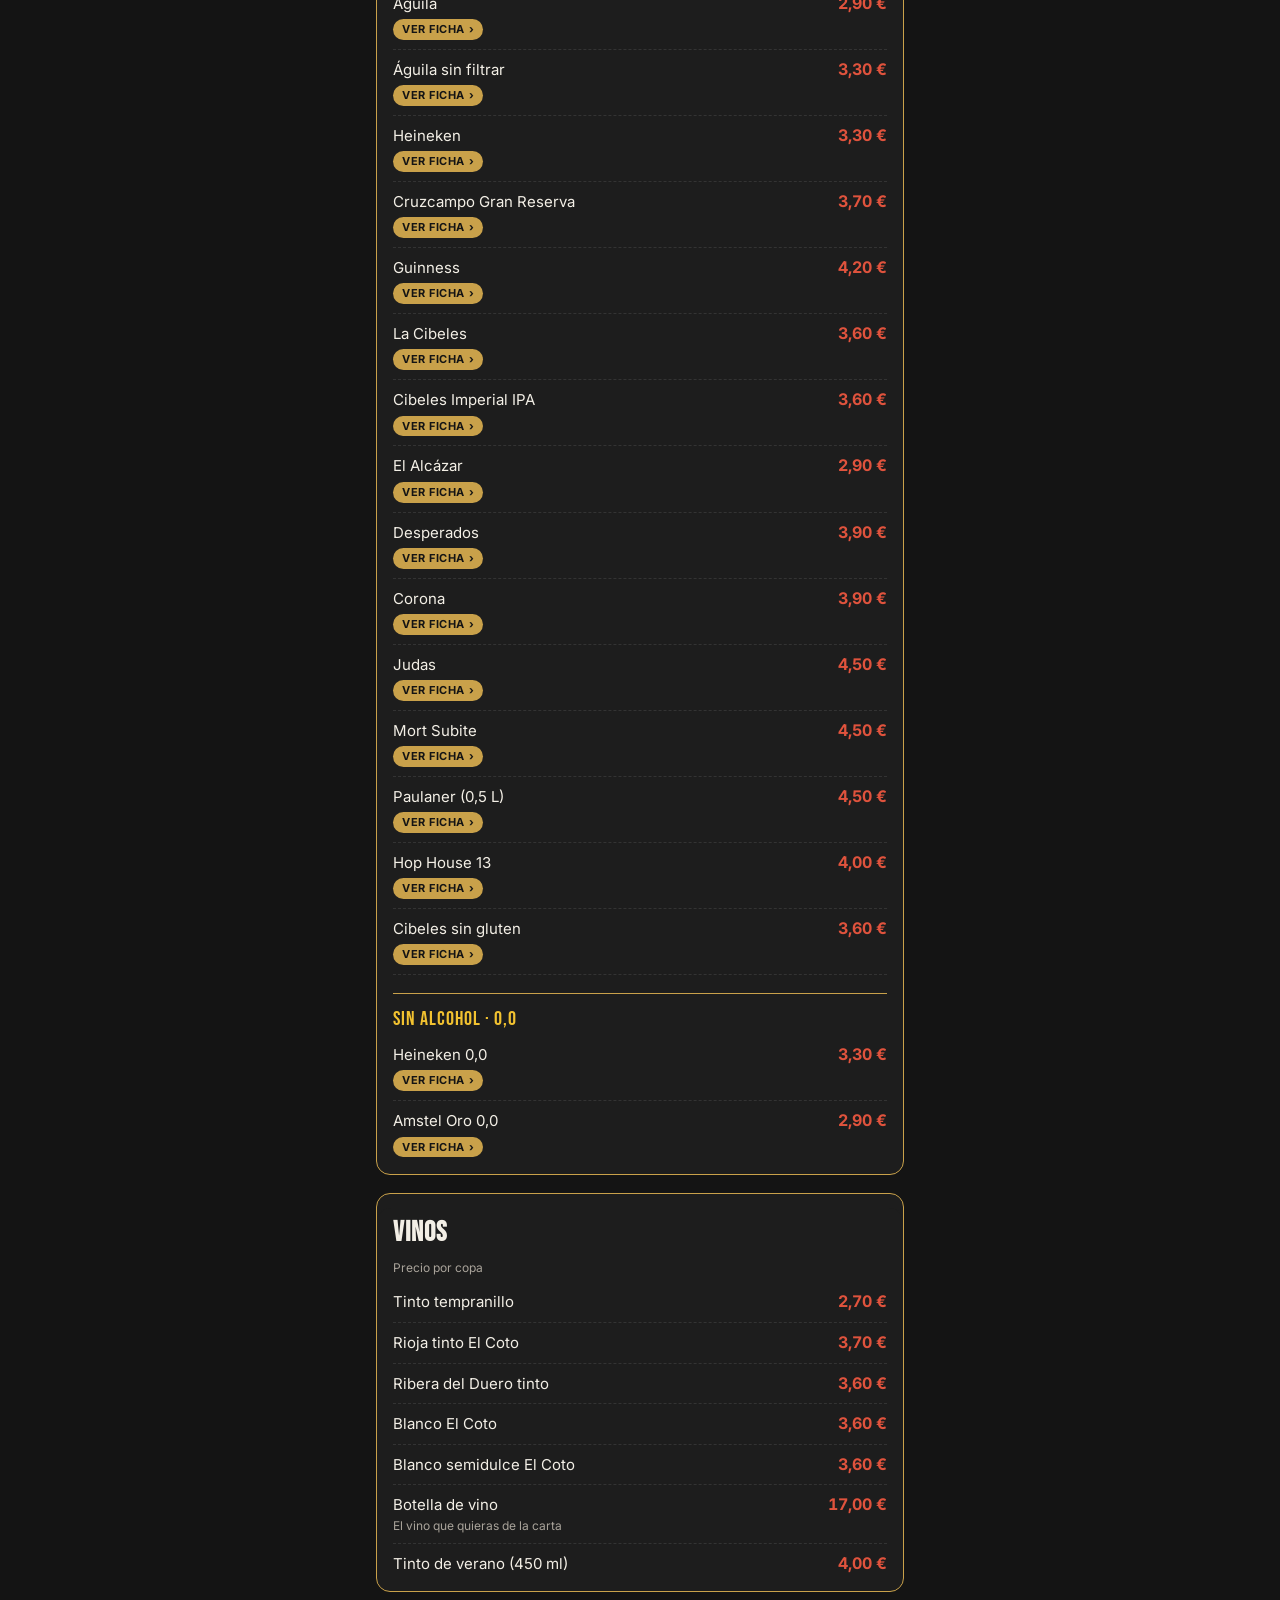
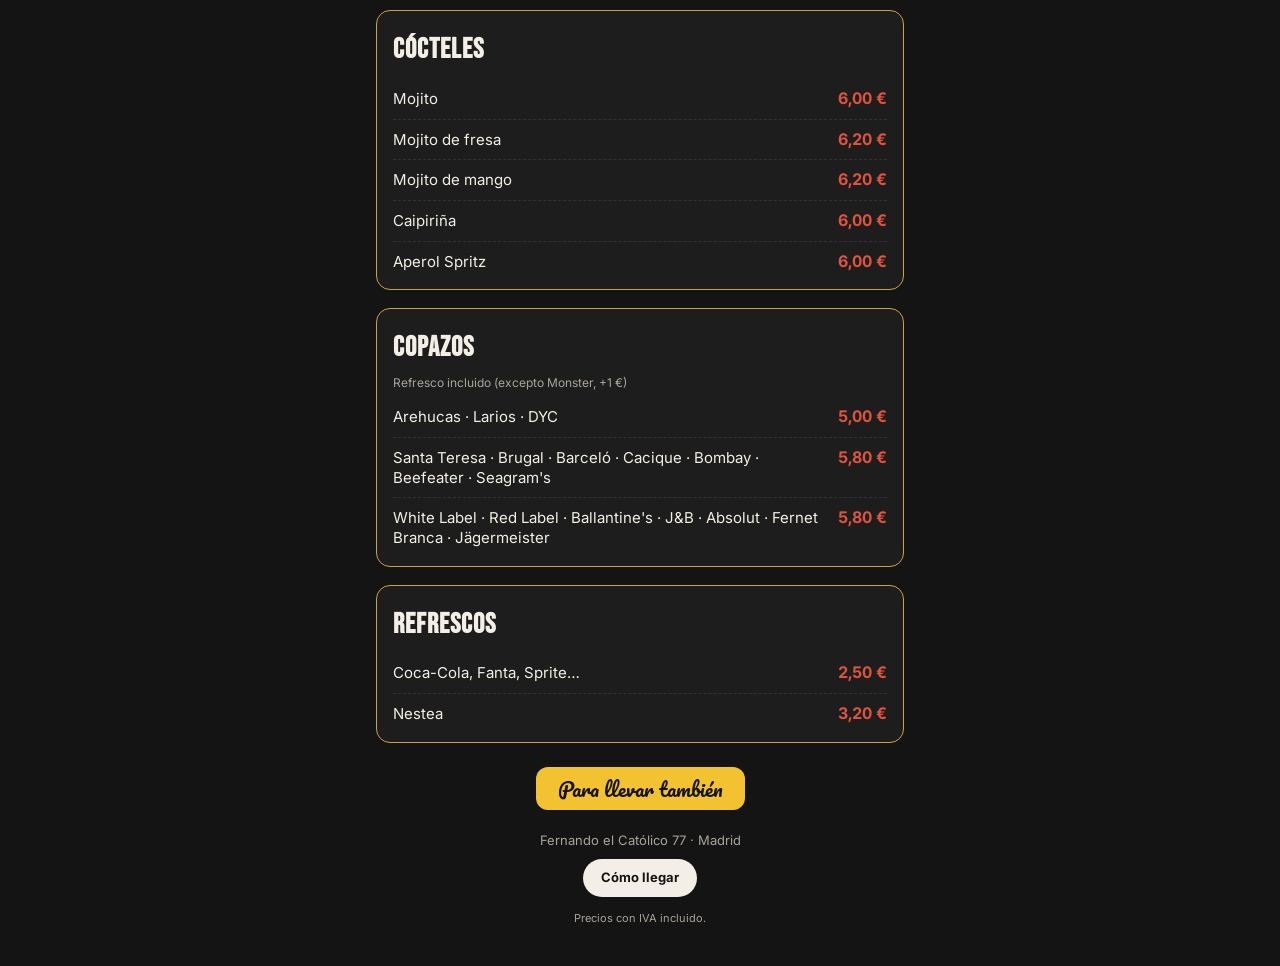
==== commit 996e3bcd: "Foto recortada y ficha de las patatas de boniato Co-Authored-By: Claude Opus 5.5 <noreply@anthropic." ====
--- a/sala/index.html
+++ b/sala/index.html
@@ -8,7 +8,7 @@
 <link rel="preconnect" href="https://fonts.googleapis.com">
 <link rel="preconnect" href="https://fonts.gstatic.com" crossorigin>
 <link href="https://fonts.googleapis.com/css2?family=Bebas+Neue&family=Pacifico&family=Inter:wght@400;600;700&display=swap" rel="stylesheet">
-<link rel="stylesheet" href="/estilo.css?v=202611232008">
+<link rel="stylesheet" href="/estilo.css?v=202611232059">
 </head>
 <body>
 <div class="wrap">
@@ -30,8 +30,8 @@
   </footer>
 </div>
 <script>window.TARIFA = "sala";</script>
-<script src="/fichas.js?v=202611232008"></script>
-<script src="/carta.js?v=202611232008"></script>
-<script src="/ofertas.js?v=202611232008"></script>
+<script src="/fichas.js?v=202611232059"></script>
+<script src="/carta.js?v=202611232059"></script>
+<script src="/ofertas.js?v=202611232059"></script>
 </body>
 </html>
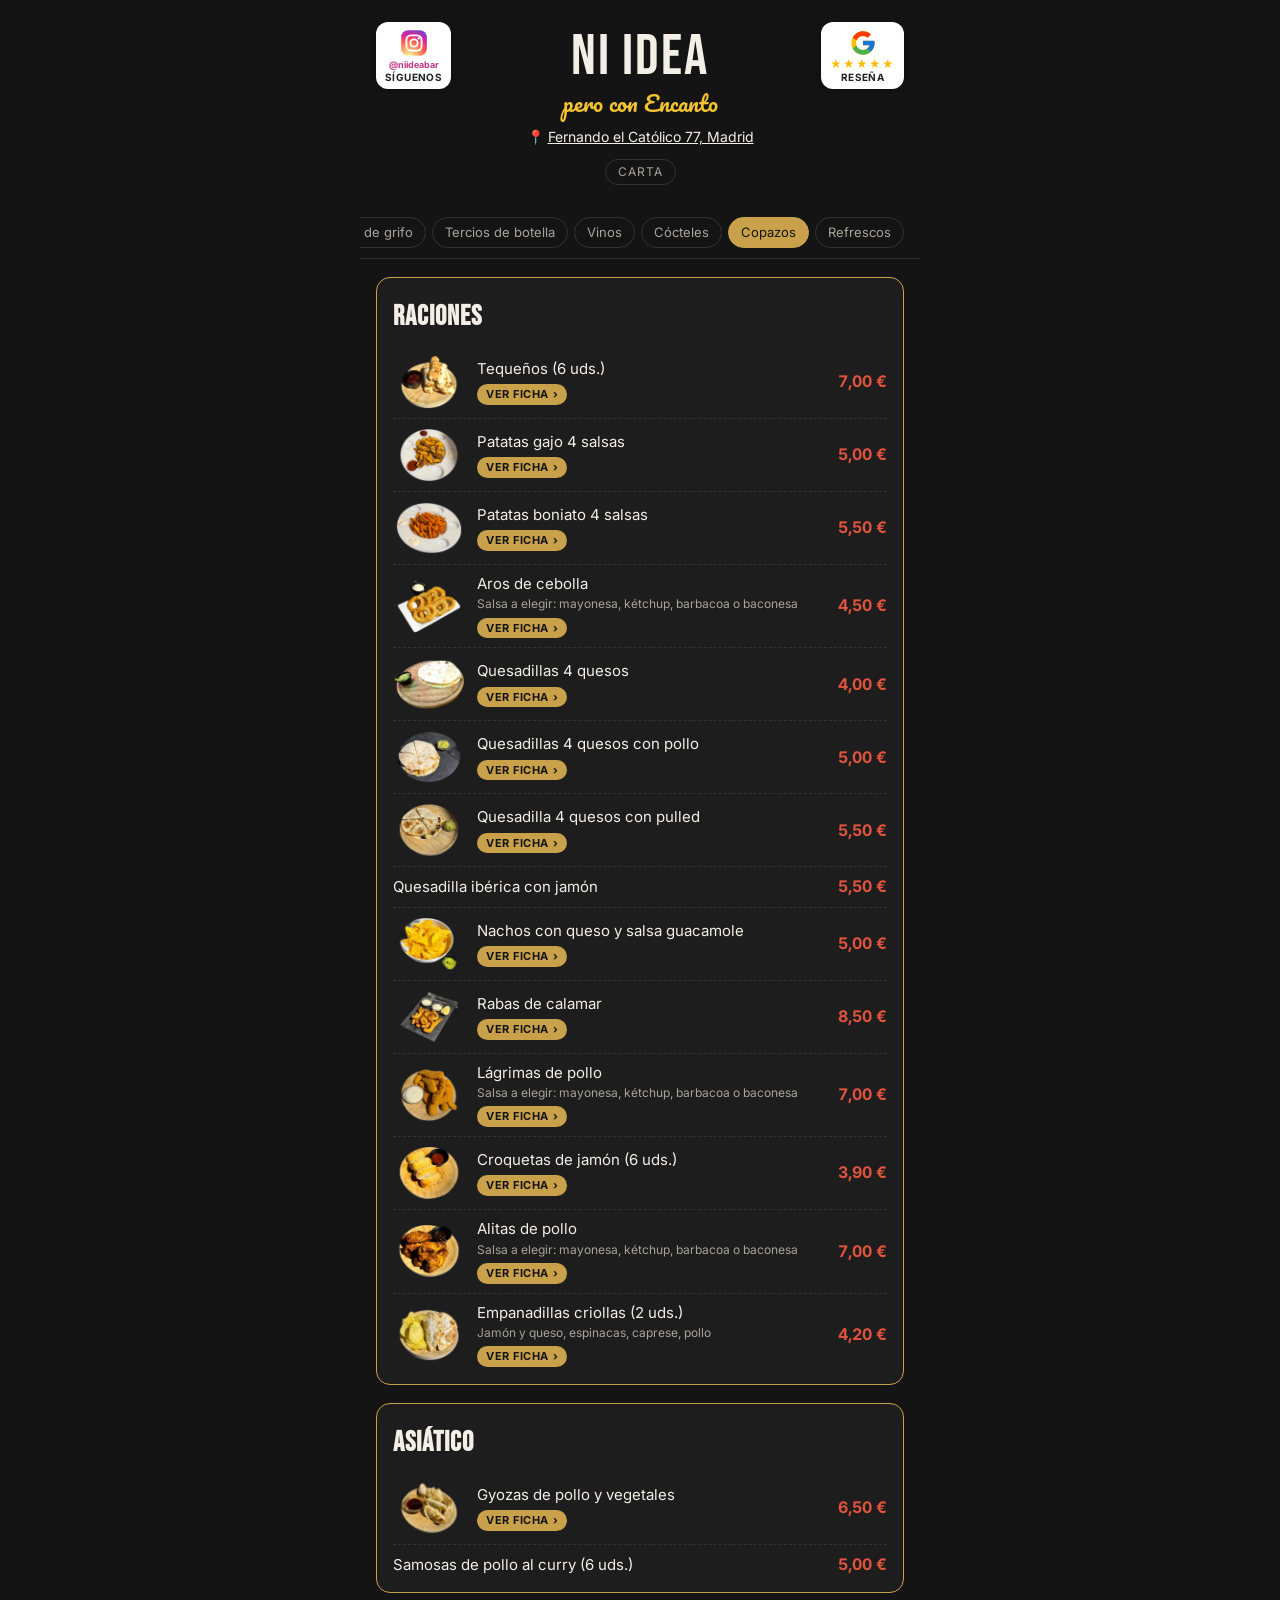
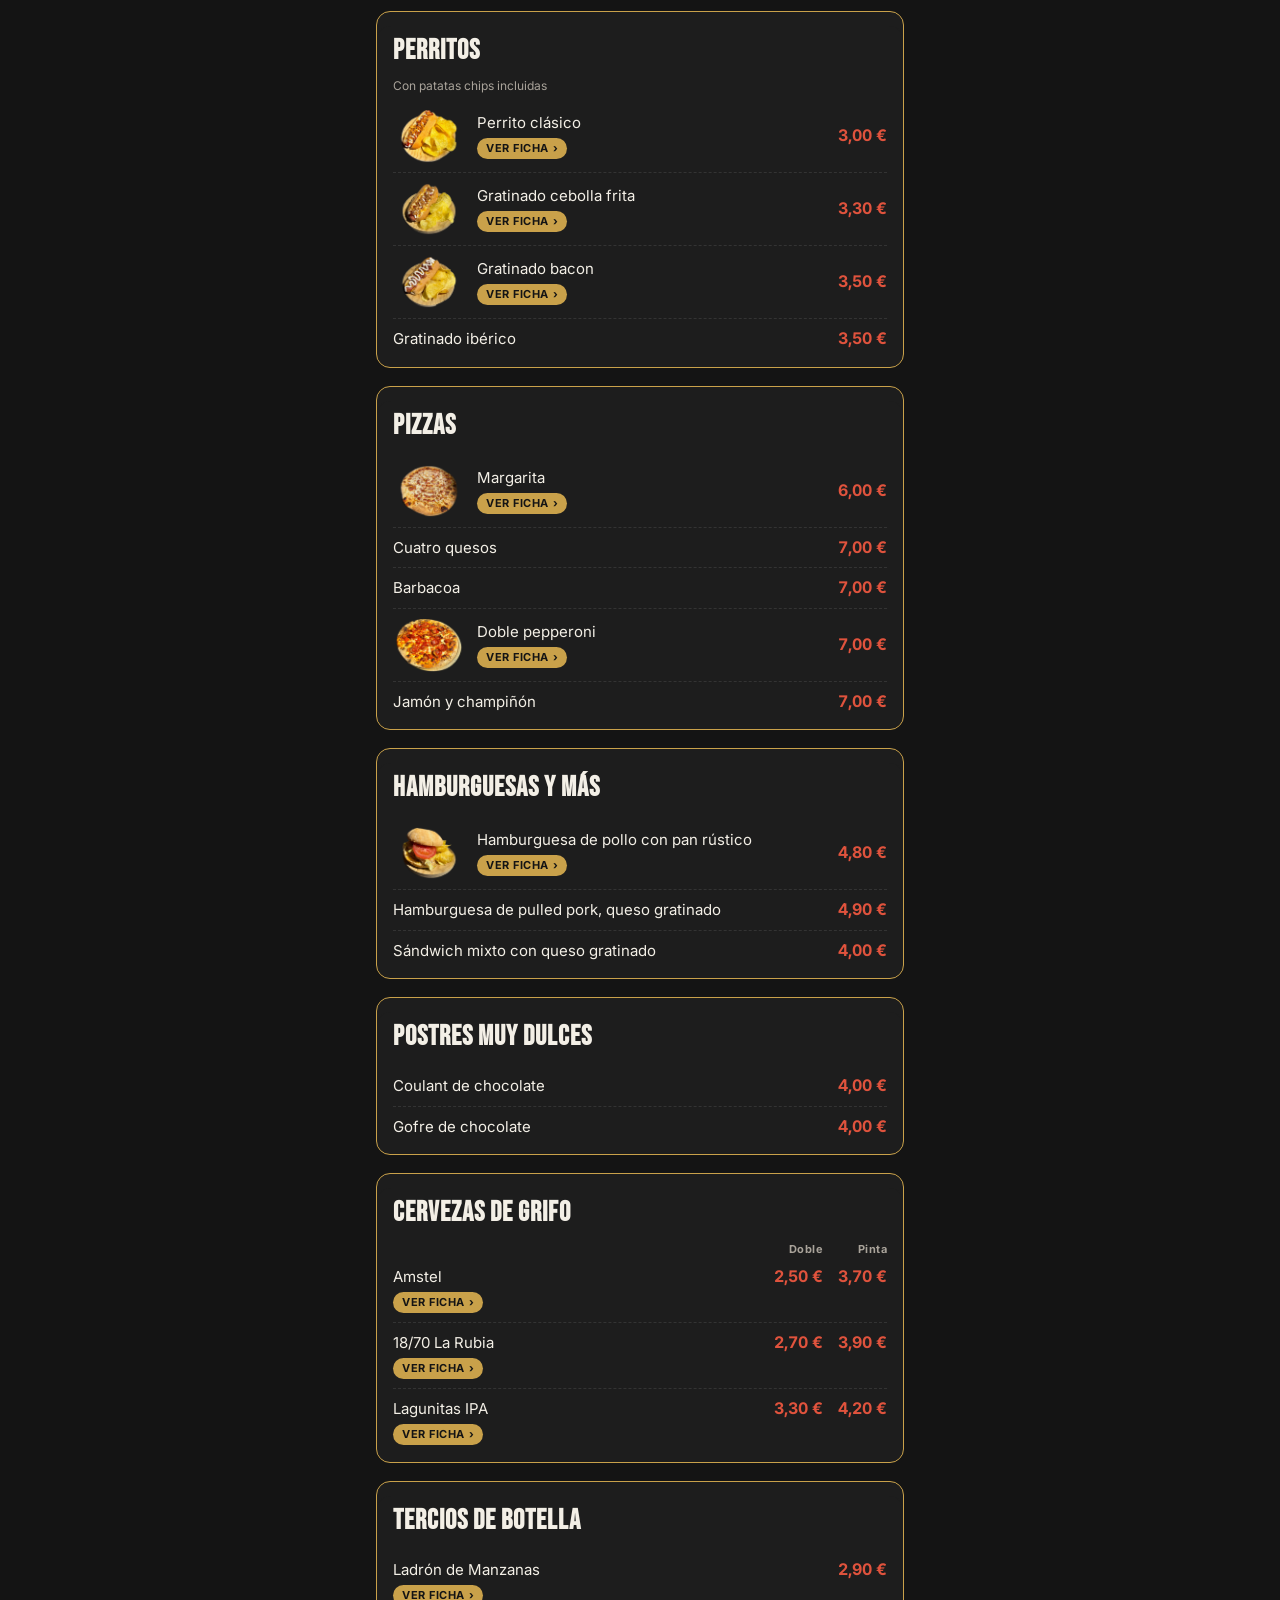
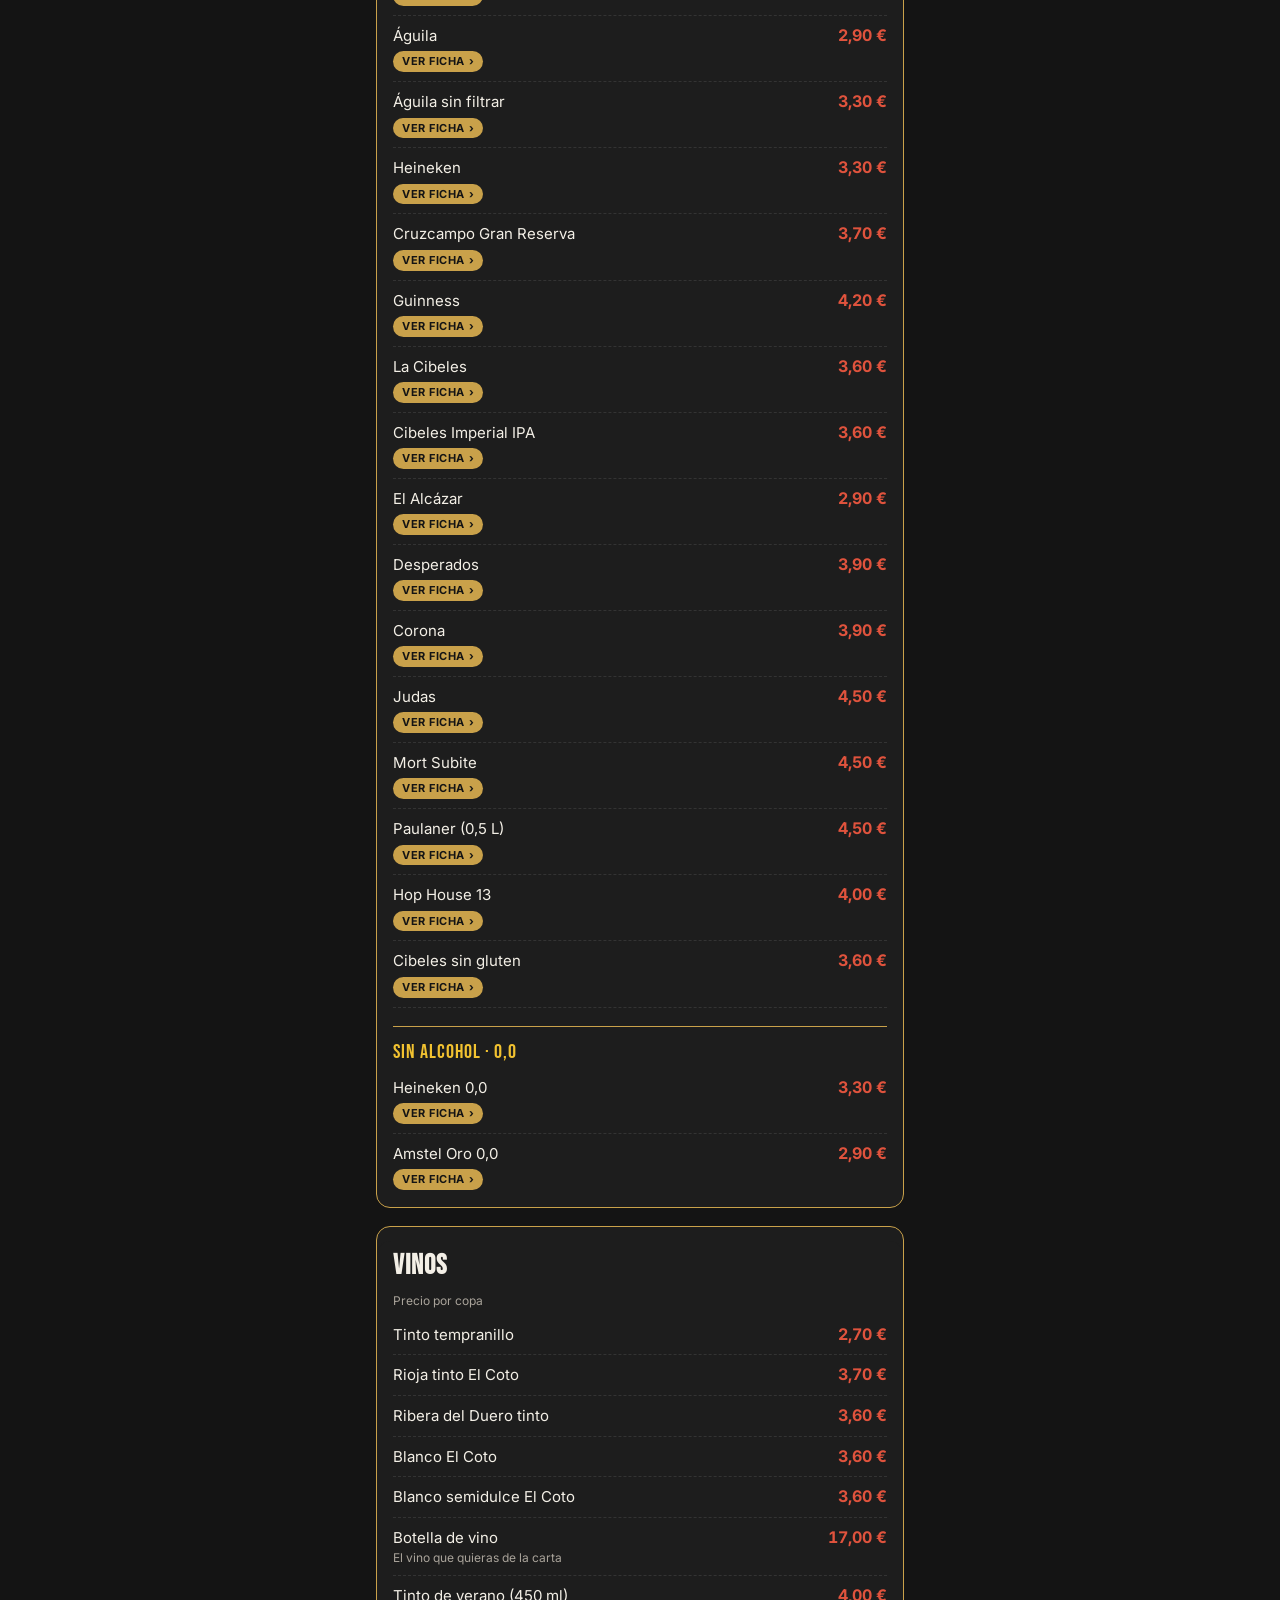
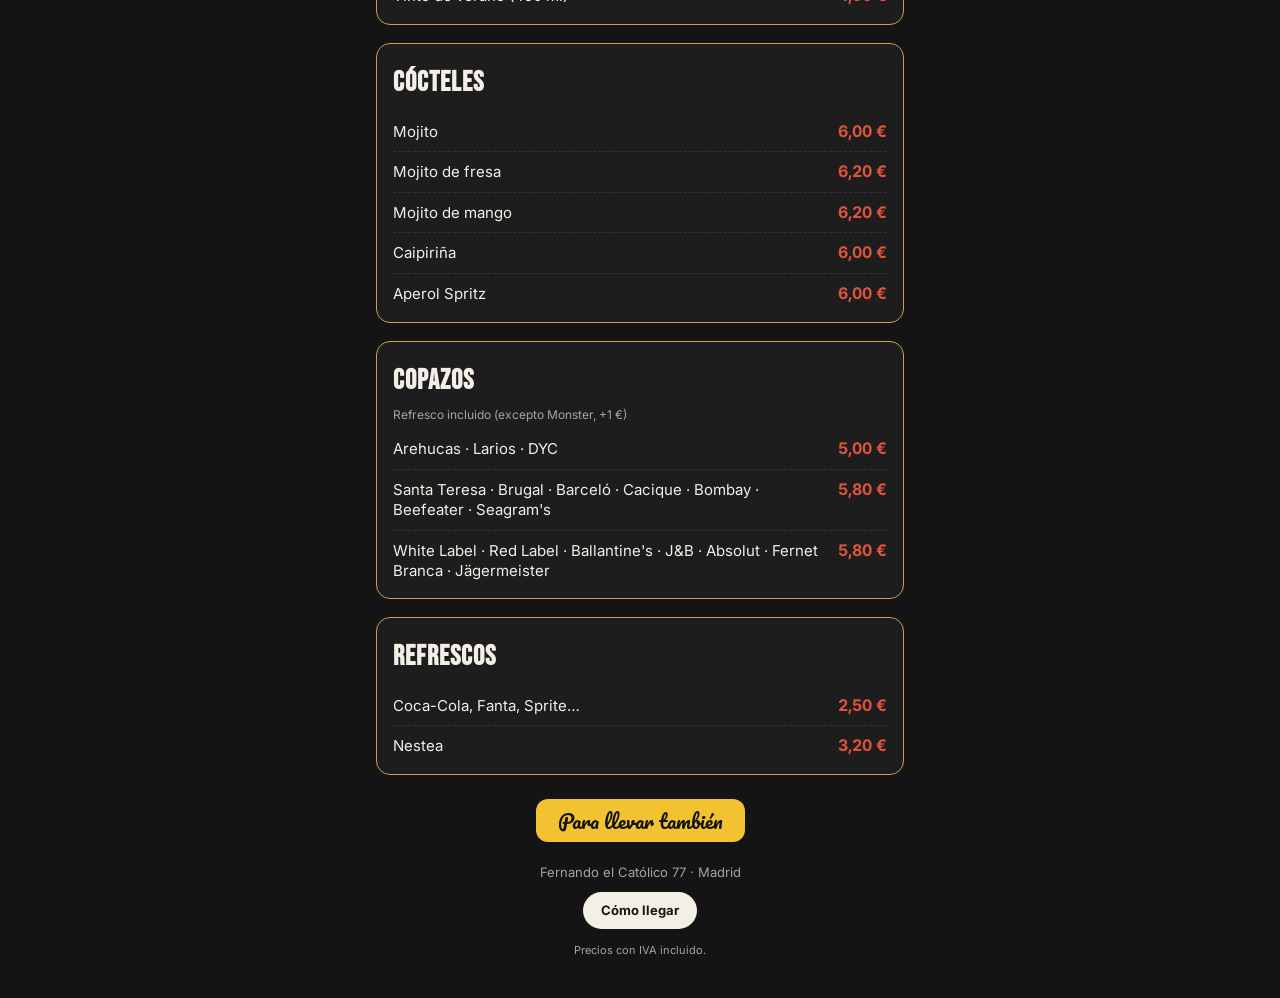
==== commit f974a7a6: "Foto recortada y ficha de la quesadilla de pollo Co-Authored-By: Claude Opus 5.5 <noreply@anthropic." ====
--- a/sala/index.html
+++ b/sala/index.html
@@ -8,7 +8,7 @@
 <link rel="preconnect" href="https://fonts.googleapis.com">
 <link rel="preconnect" href="https://fonts.gstatic.com" crossorigin>
 <link href="https://fonts.googleapis.com/css2?family=Bebas+Neue&family=Pacifico&family=Inter:wght@400;600;700&display=swap" rel="stylesheet">
-<link rel="stylesheet" href="/estilo.css?v=202611232059">
+<link rel="stylesheet" href="/estilo.css?v=202611232107">
 </head>
 <body>
 <div class="wrap">
@@ -30,8 +30,8 @@
   </footer>
 </div>
 <script>window.TARIFA = "sala";</script>
-<script src="/fichas.js?v=202611232059"></script>
-<script src="/carta.js?v=202611232059"></script>
-<script src="/ofertas.js?v=202611232059"></script>
+<script src="/fichas.js?v=202611232107"></script>
+<script src="/carta.js?v=202611232107"></script>
+<script src="/ofertas.js?v=202611232107"></script>
 </body>
 </html>
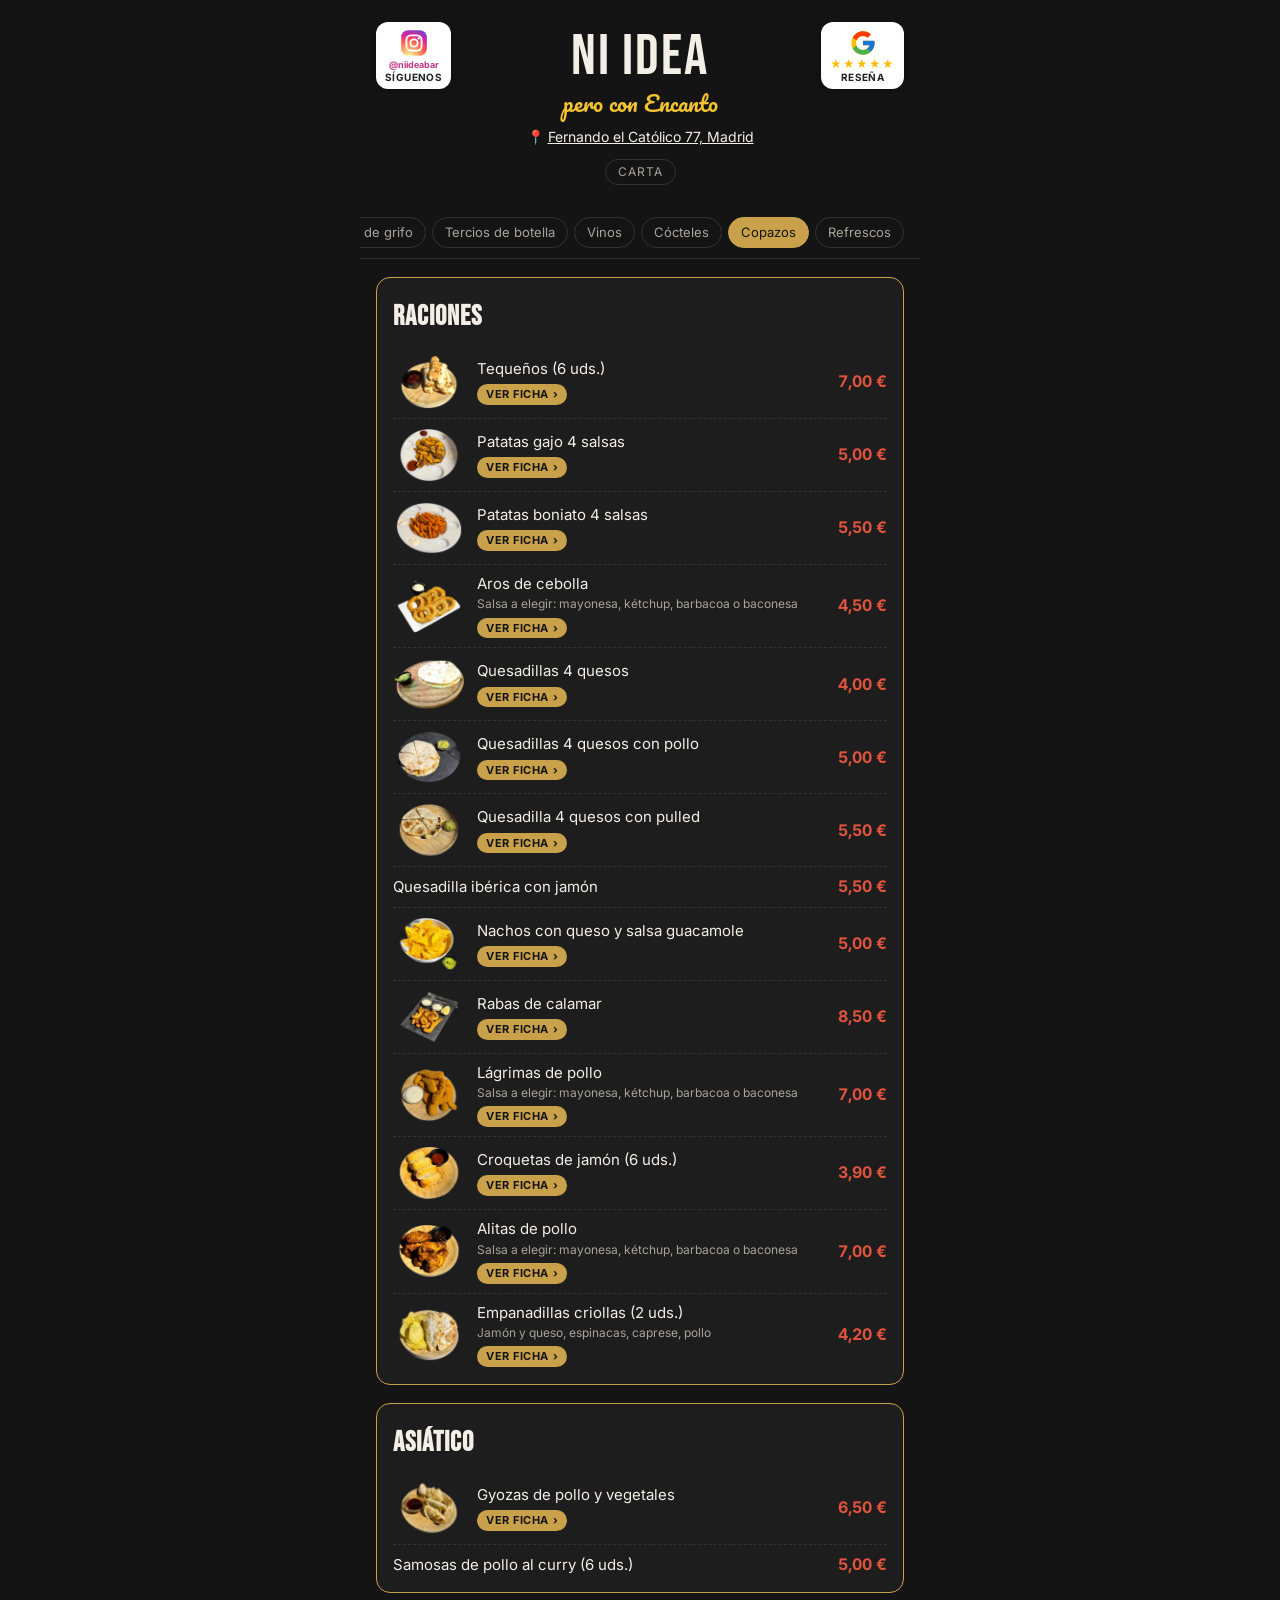
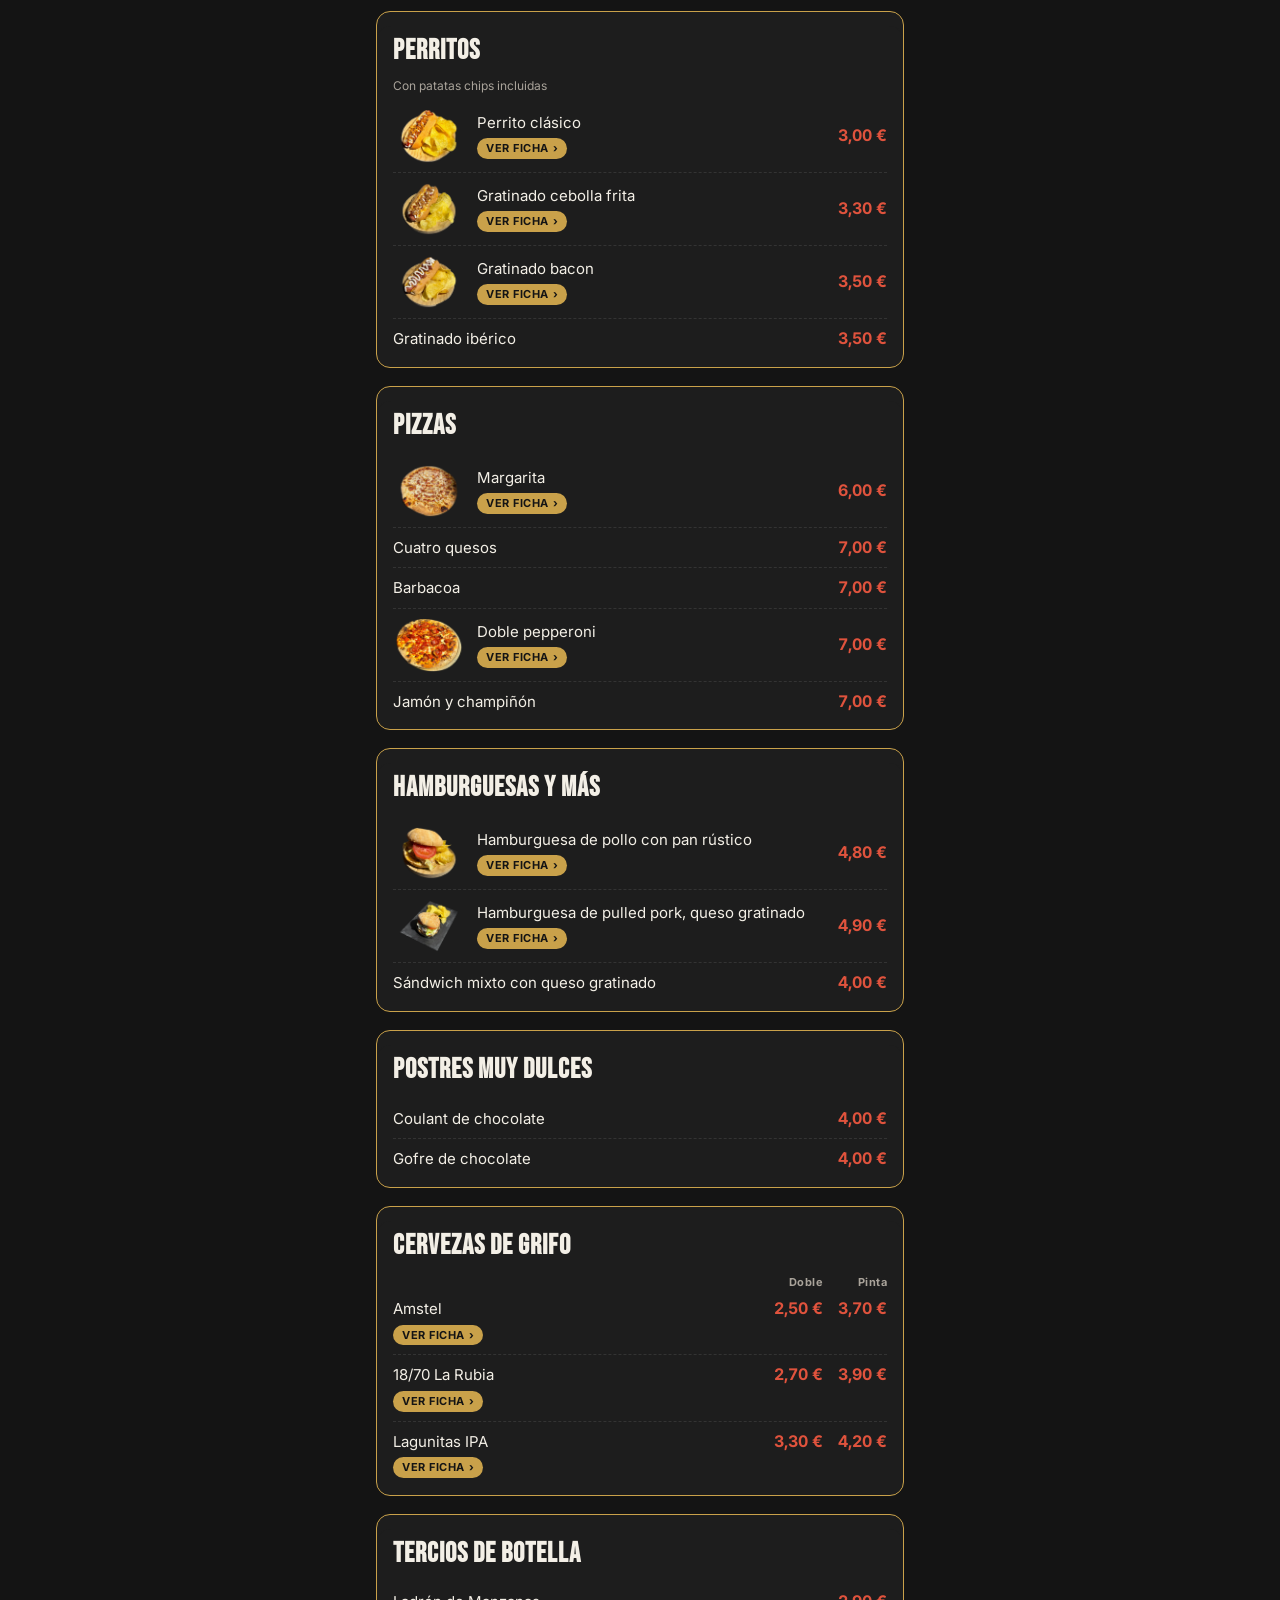
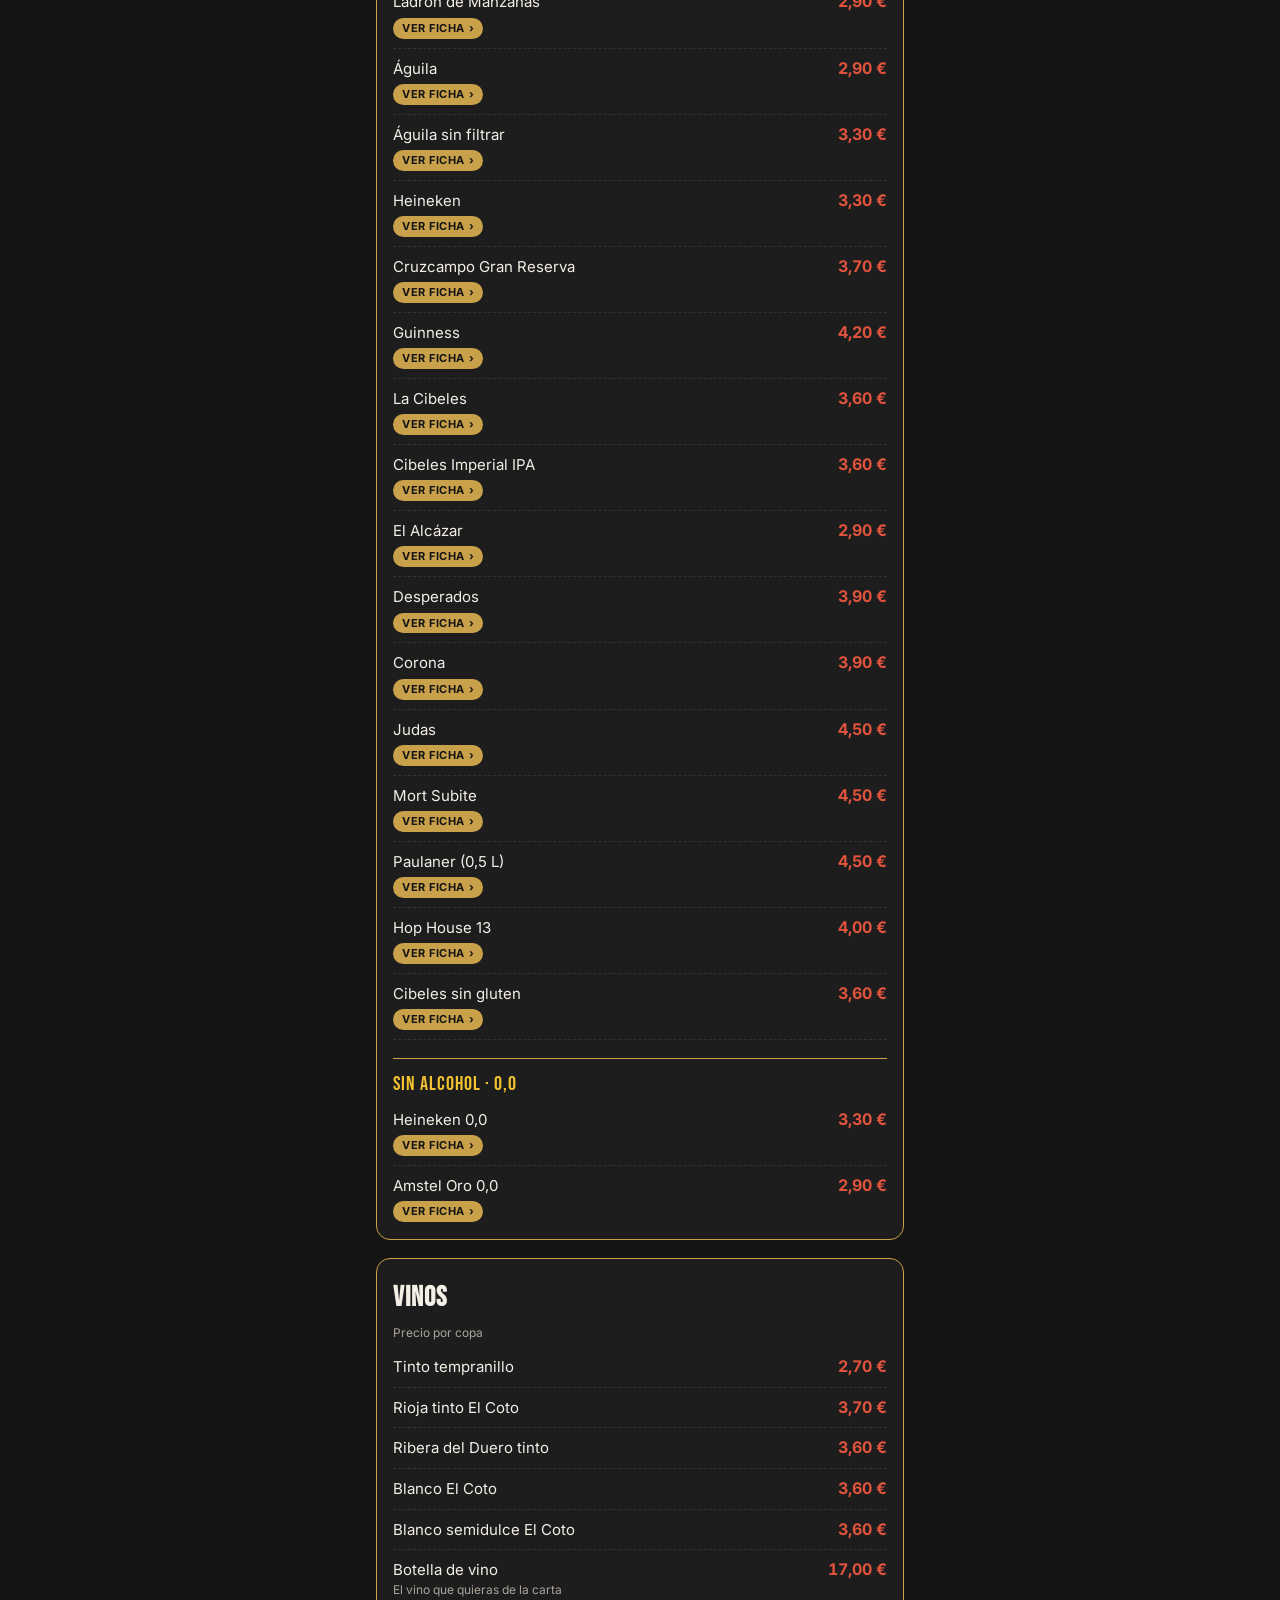
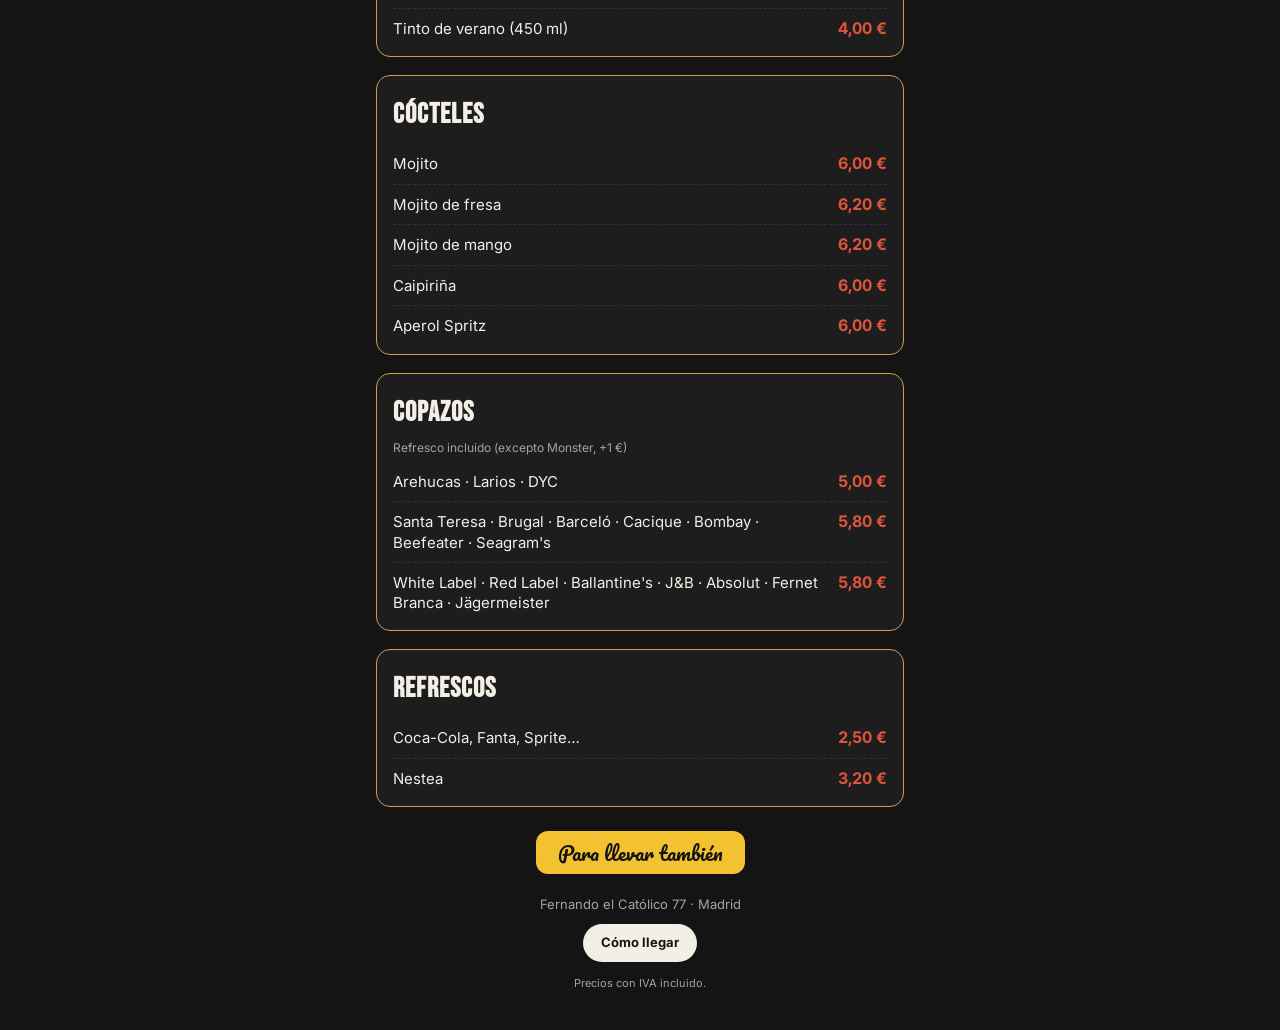
==== commit 7e51a522: "Foto recortada y ficha de la hamburguesa de pulled pork Co-Authored-By: Claude Opus 5.5 <noreply@ant" ====
--- a/sala/index.html
+++ b/sala/index.html
@@ -8,7 +8,7 @@
 <link rel="preconnect" href="https://fonts.googleapis.com">
 <link rel="preconnect" href="https://fonts.gstatic.com" crossorigin>
 <link href="https://fonts.googleapis.com/css2?family=Bebas+Neue&family=Pacifico&family=Inter:wght@400;600;700&display=swap" rel="stylesheet">
-<link rel="stylesheet" href="/estilo.css?v=202611232107">
+<link rel="stylesheet" href="/estilo.css?v=202611240112">
 </head>
 <body>
 <div class="wrap">
@@ -30,8 +30,8 @@
   </footer>
 </div>
 <script>window.TARIFA = "sala";</script>
-<script src="/fichas.js?v=202611232107"></script>
-<script src="/carta.js?v=202611232107"></script>
-<script src="/ofertas.js?v=202611232107"></script>
+<script src="/fichas.js?v=202611240112"></script>
+<script src="/carta.js?v=202611240112"></script>
+<script src="/ofertas.js?v=202611240112"></script>
 </body>
 </html>
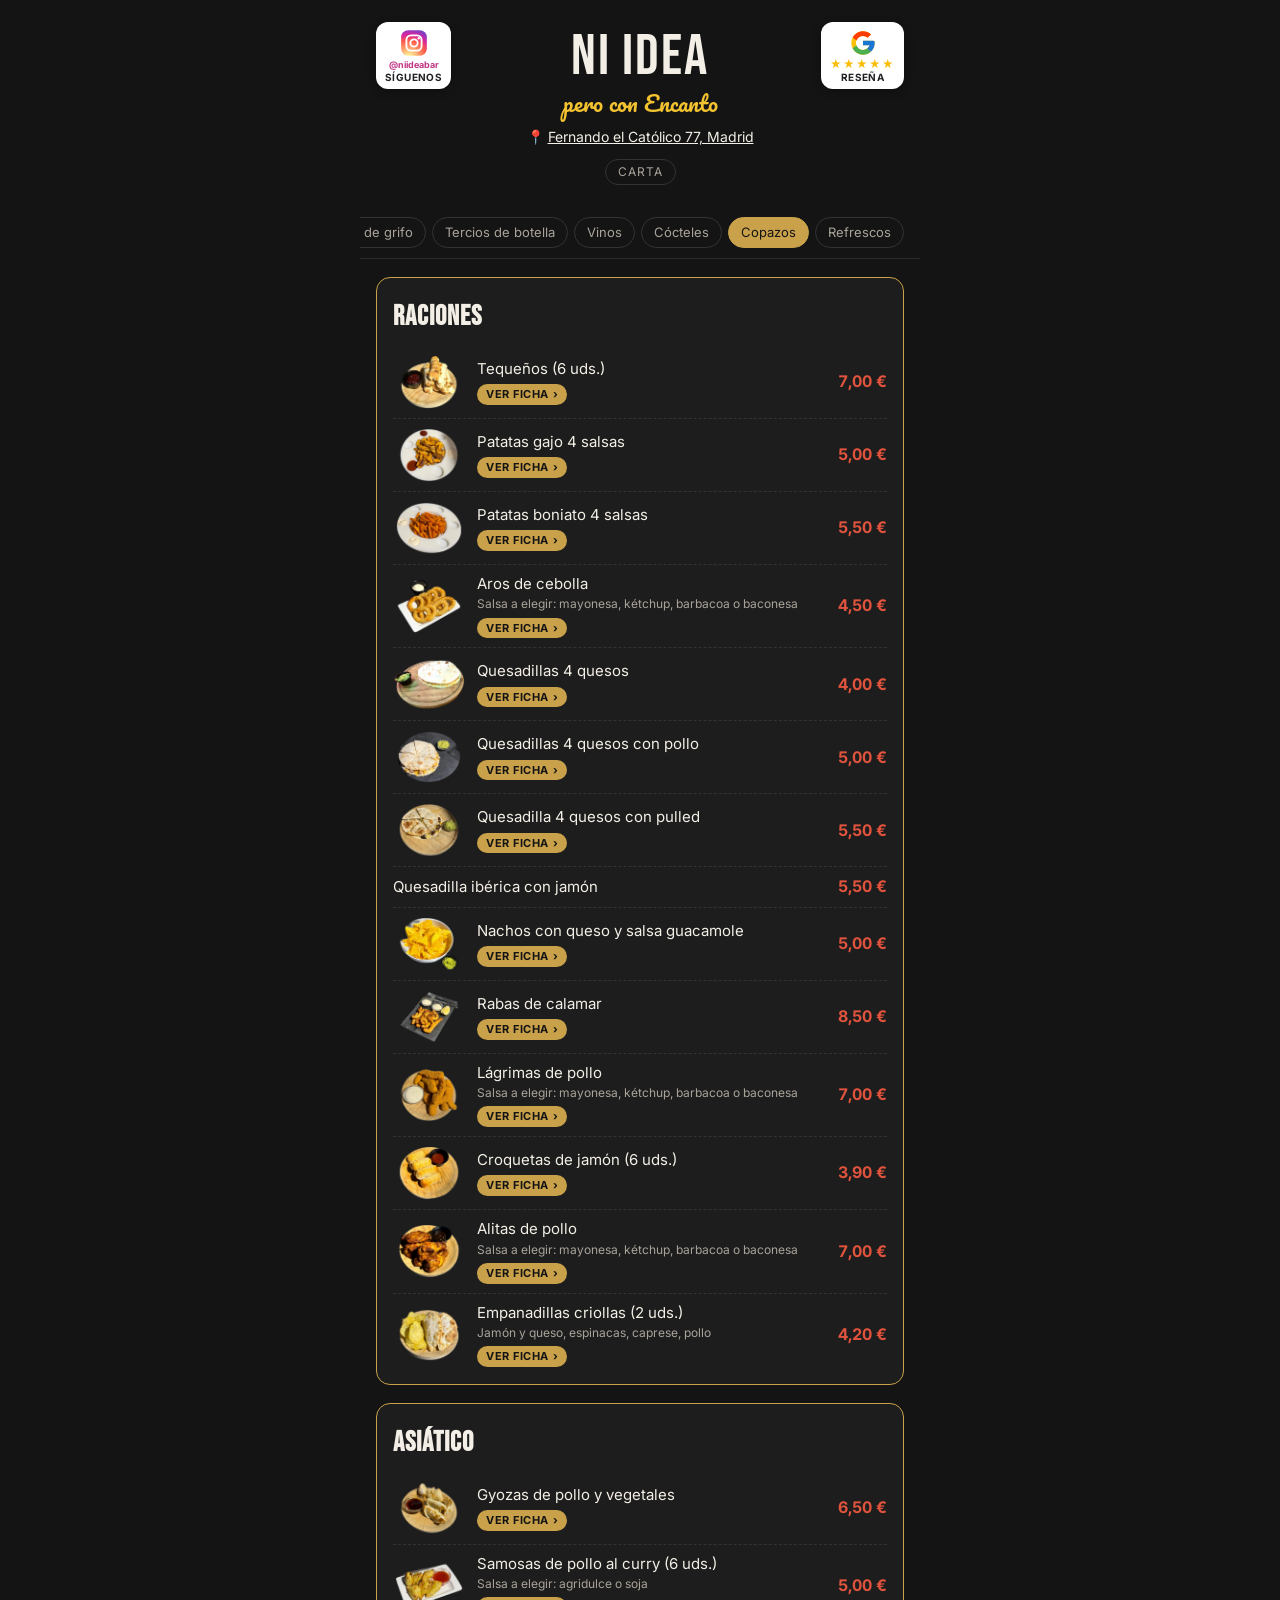
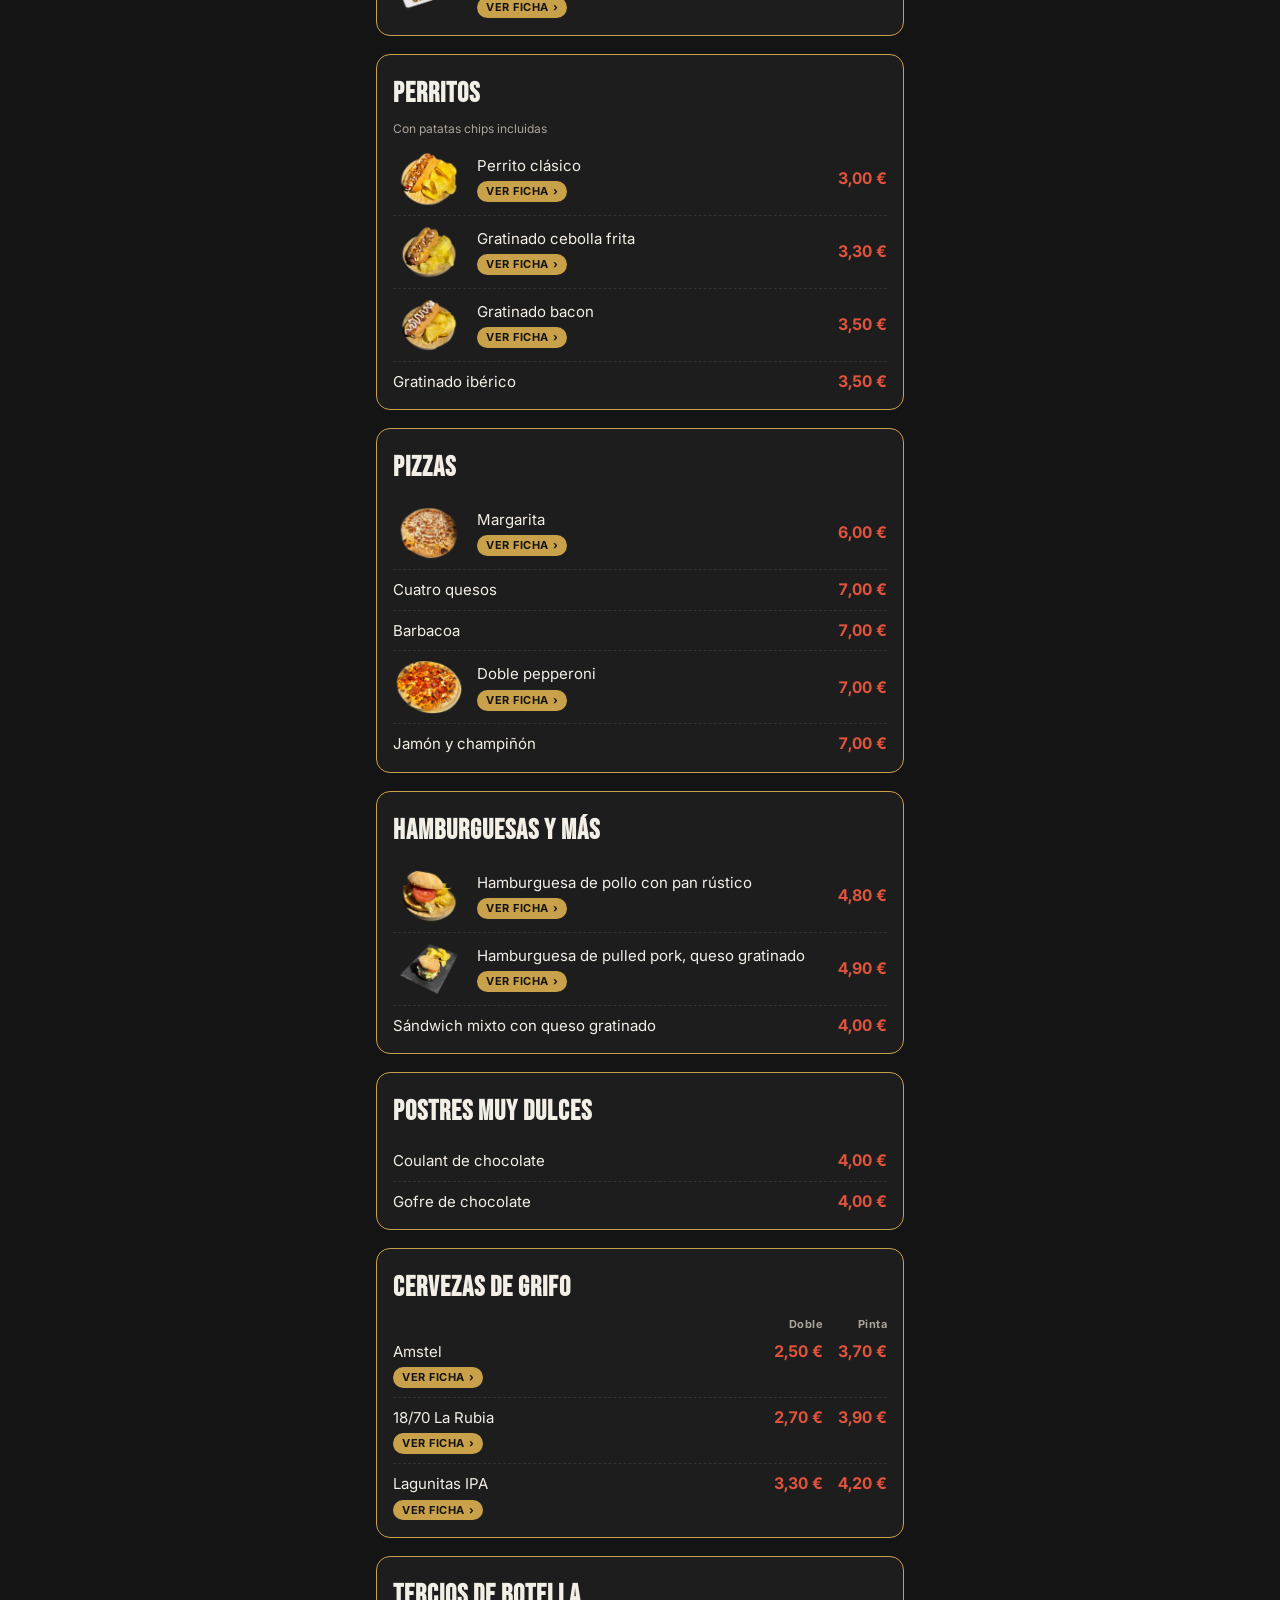
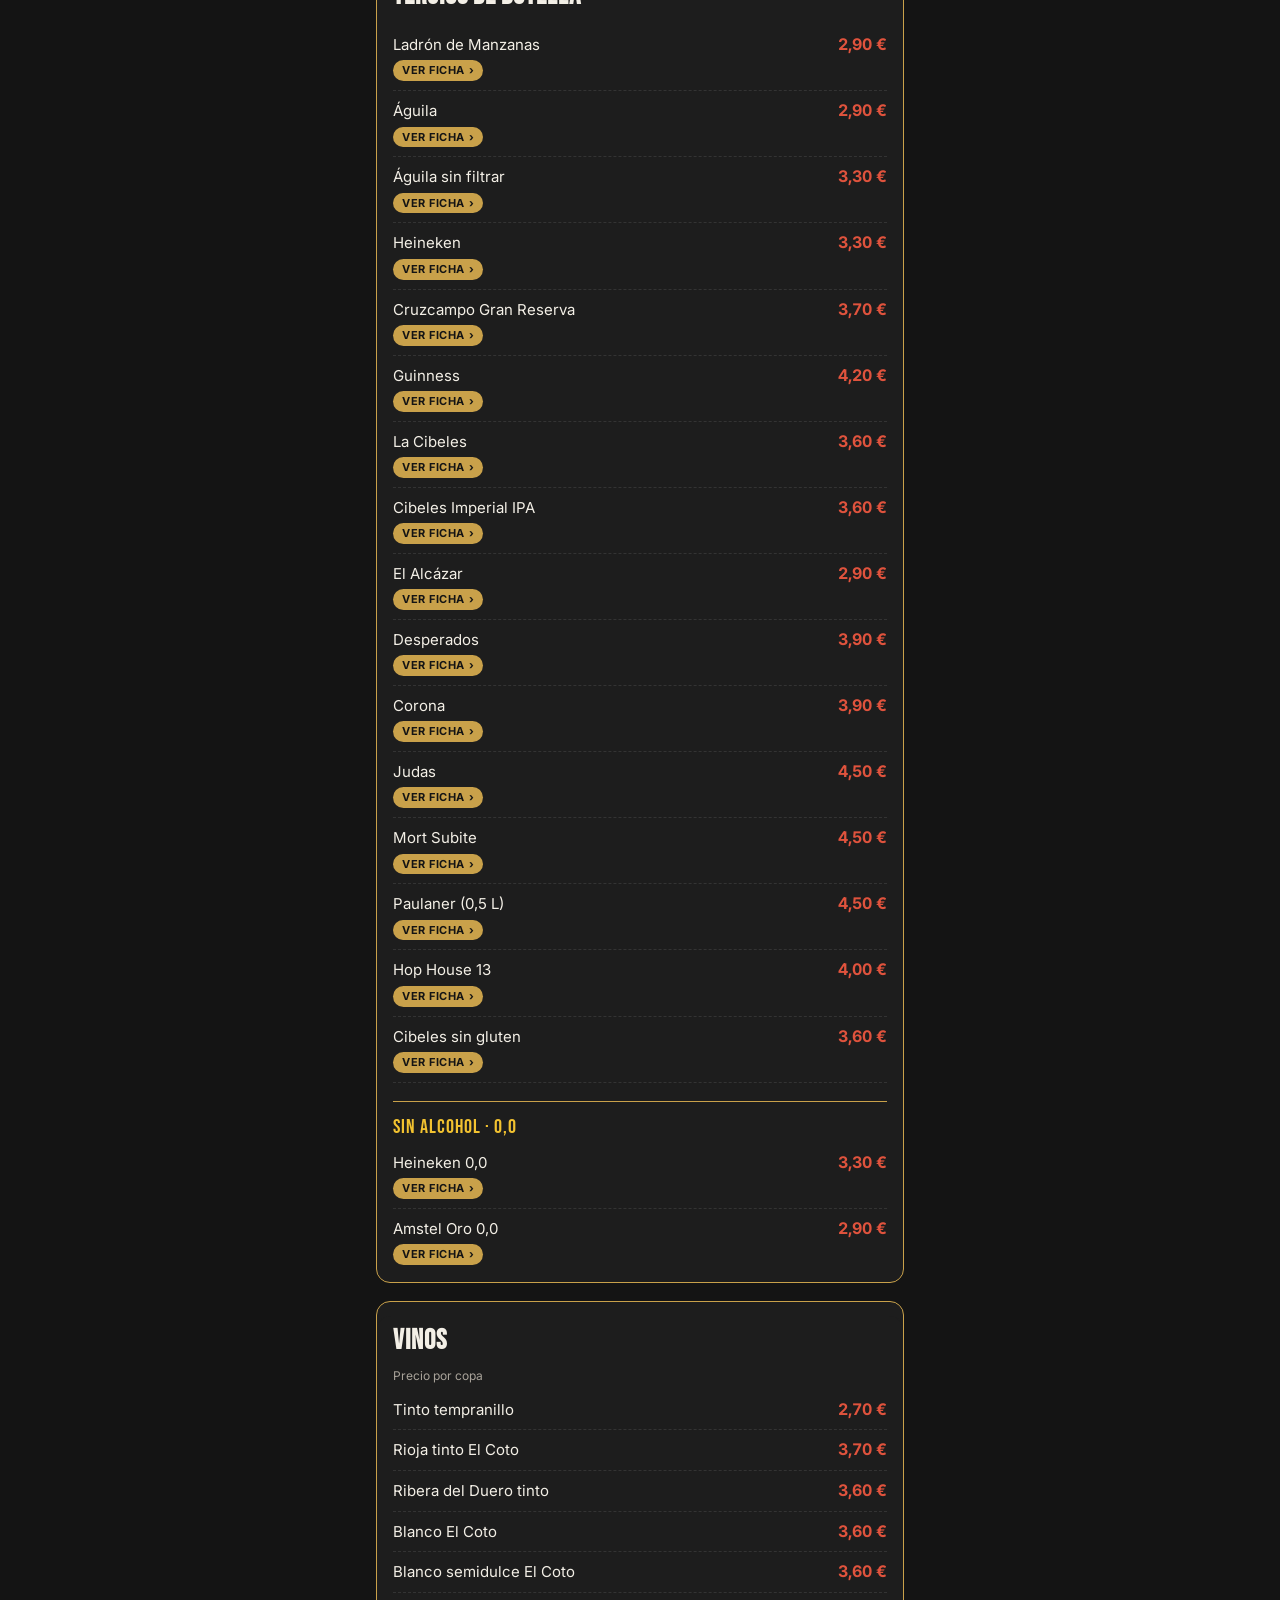
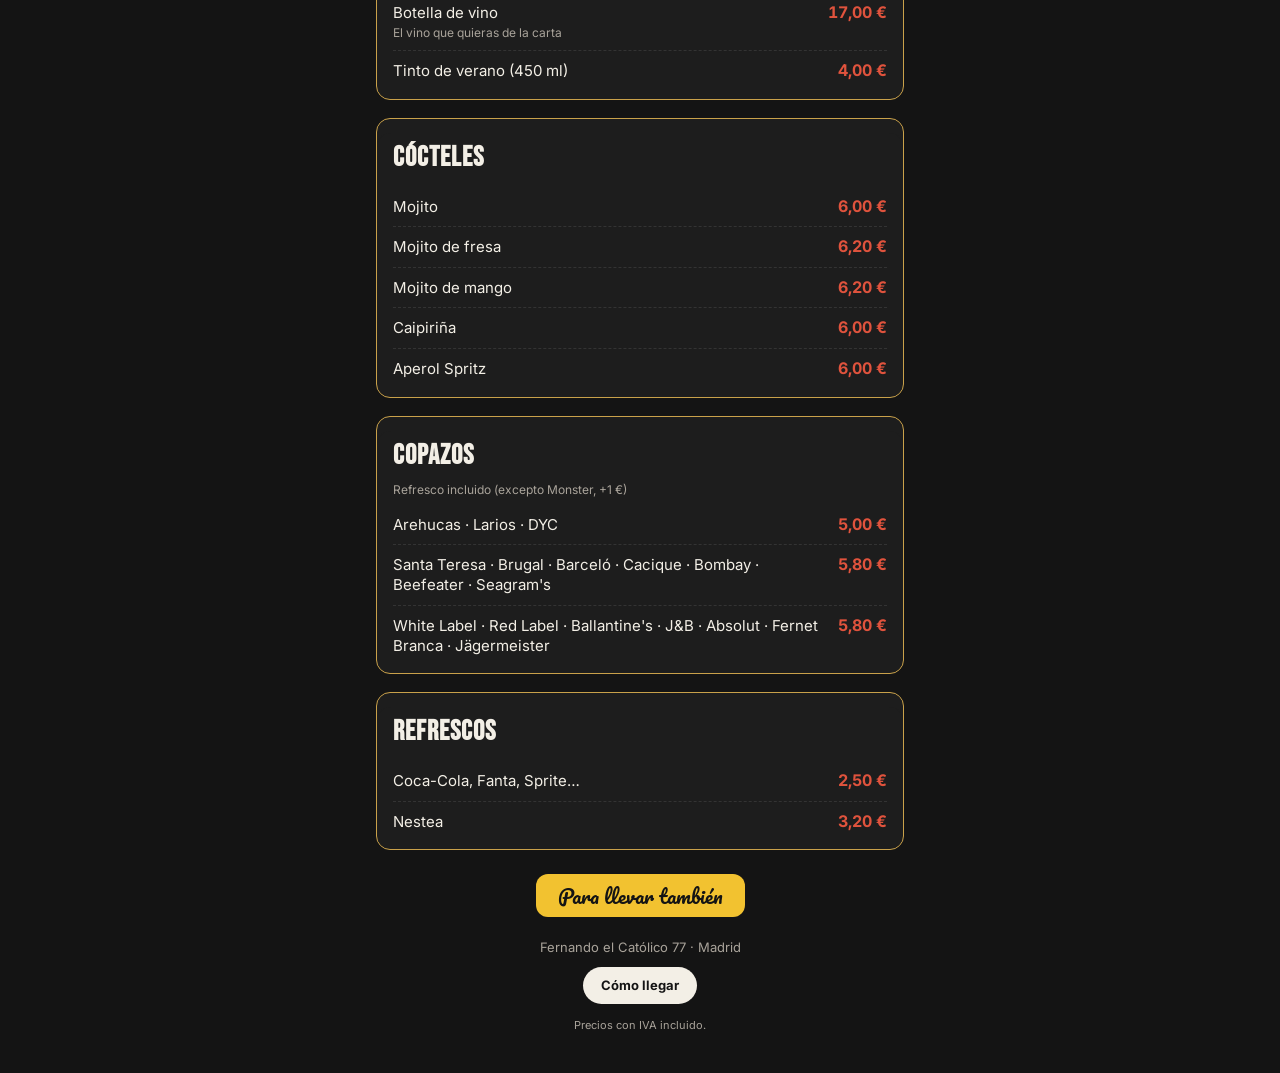
==== commit 7d4f250b: "Samosas: foto recortada, ficha y salsa a elegir (agridulce o soja) Co-Authored-By: Claude Opus 5.5 <" ====
--- a/sala/index.html
+++ b/sala/index.html
@@ -8,7 +8,7 @@
 <link rel="preconnect" href="https://fonts.googleapis.com">
 <link rel="preconnect" href="https://fonts.gstatic.com" crossorigin>
 <link href="https://fonts.googleapis.com/css2?family=Bebas+Neue&family=Pacifico&family=Inter:wght@400;600;700&display=swap" rel="stylesheet">
-<link rel="stylesheet" href="/estilo.css?v=202611240112">
+<link rel="stylesheet" href="/estilo.css?v=202611240119">
 </head>
 <body>
 <div class="wrap">
@@ -30,8 +30,8 @@
   </footer>
 </div>
 <script>window.TARIFA = "sala";</script>
-<script src="/fichas.js?v=202611240112"></script>
-<script src="/carta.js?v=202611240112"></script>
-<script src="/ofertas.js?v=202611240112"></script>
+<script src="/fichas.js?v=202611240119"></script>
+<script src="/carta.js?v=202611240119"></script>
+<script src="/ofertas.js?v=202611240119"></script>
 </body>
 </html>
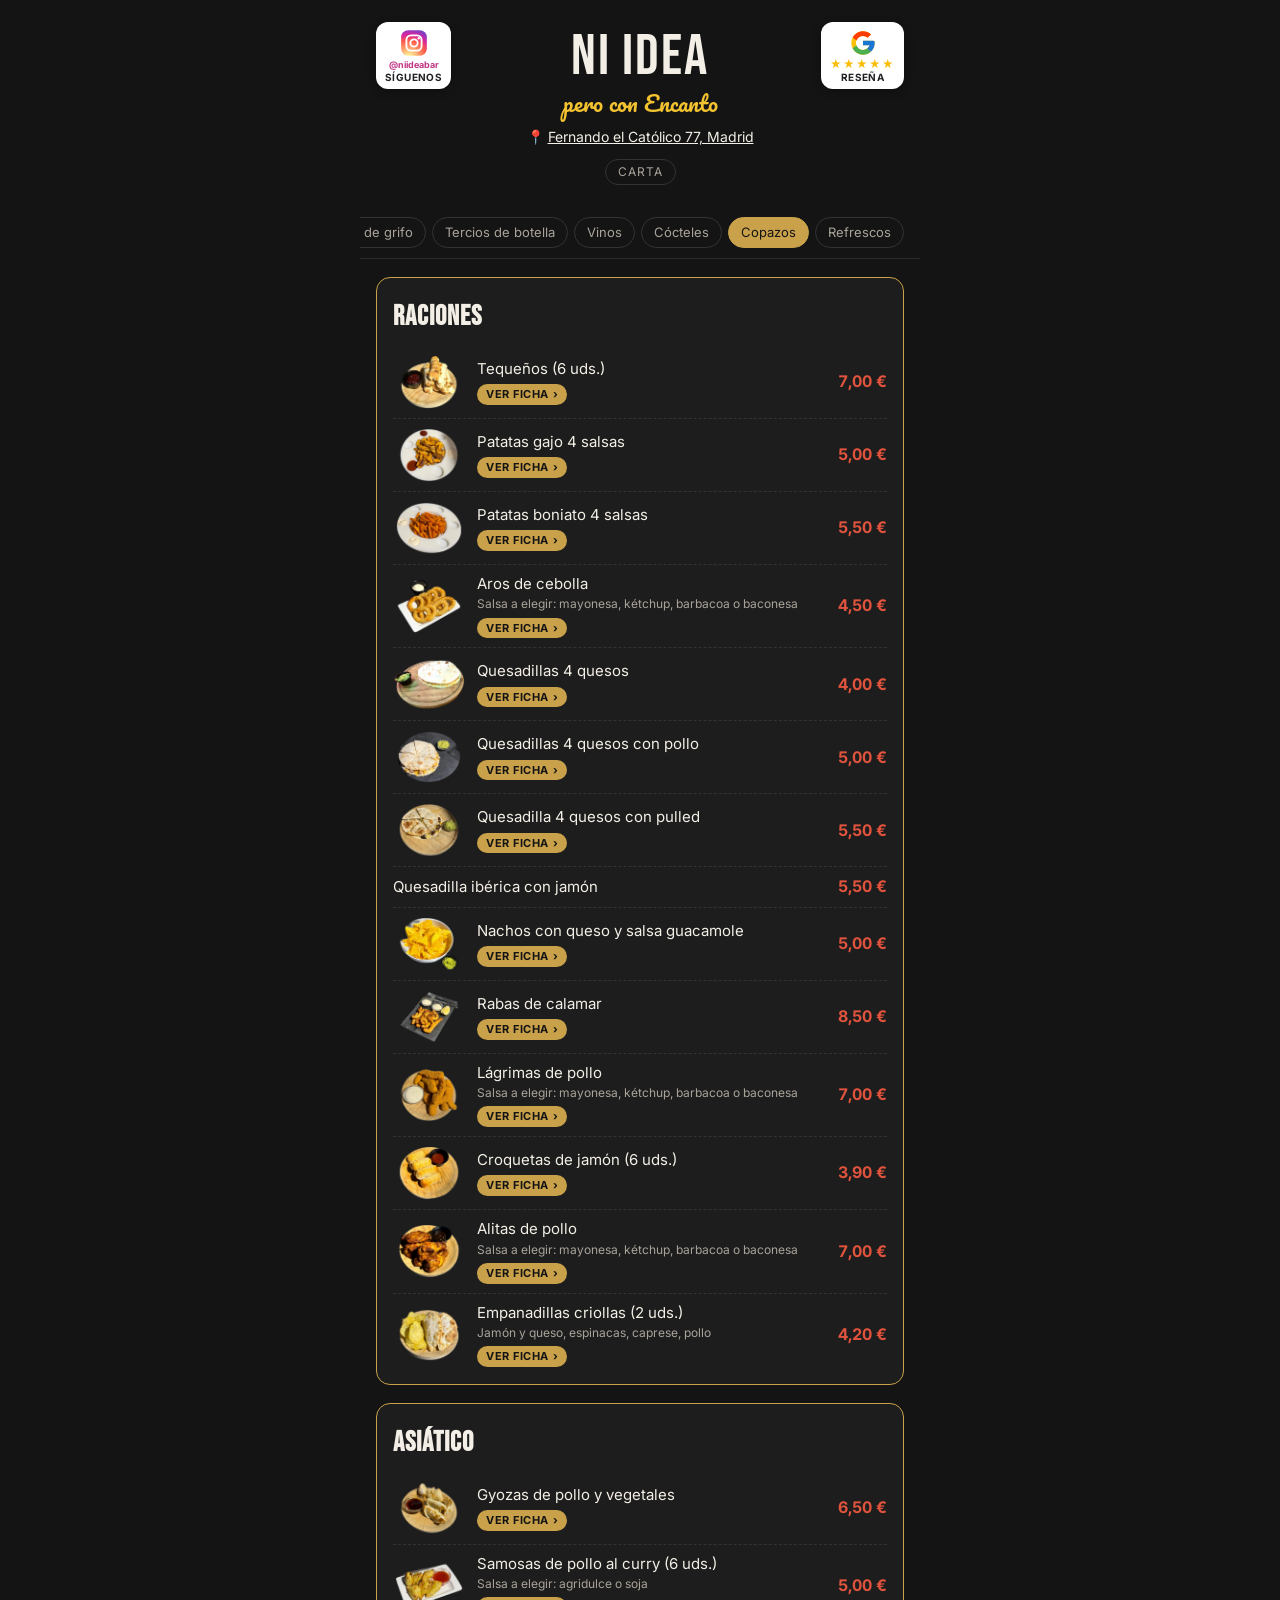
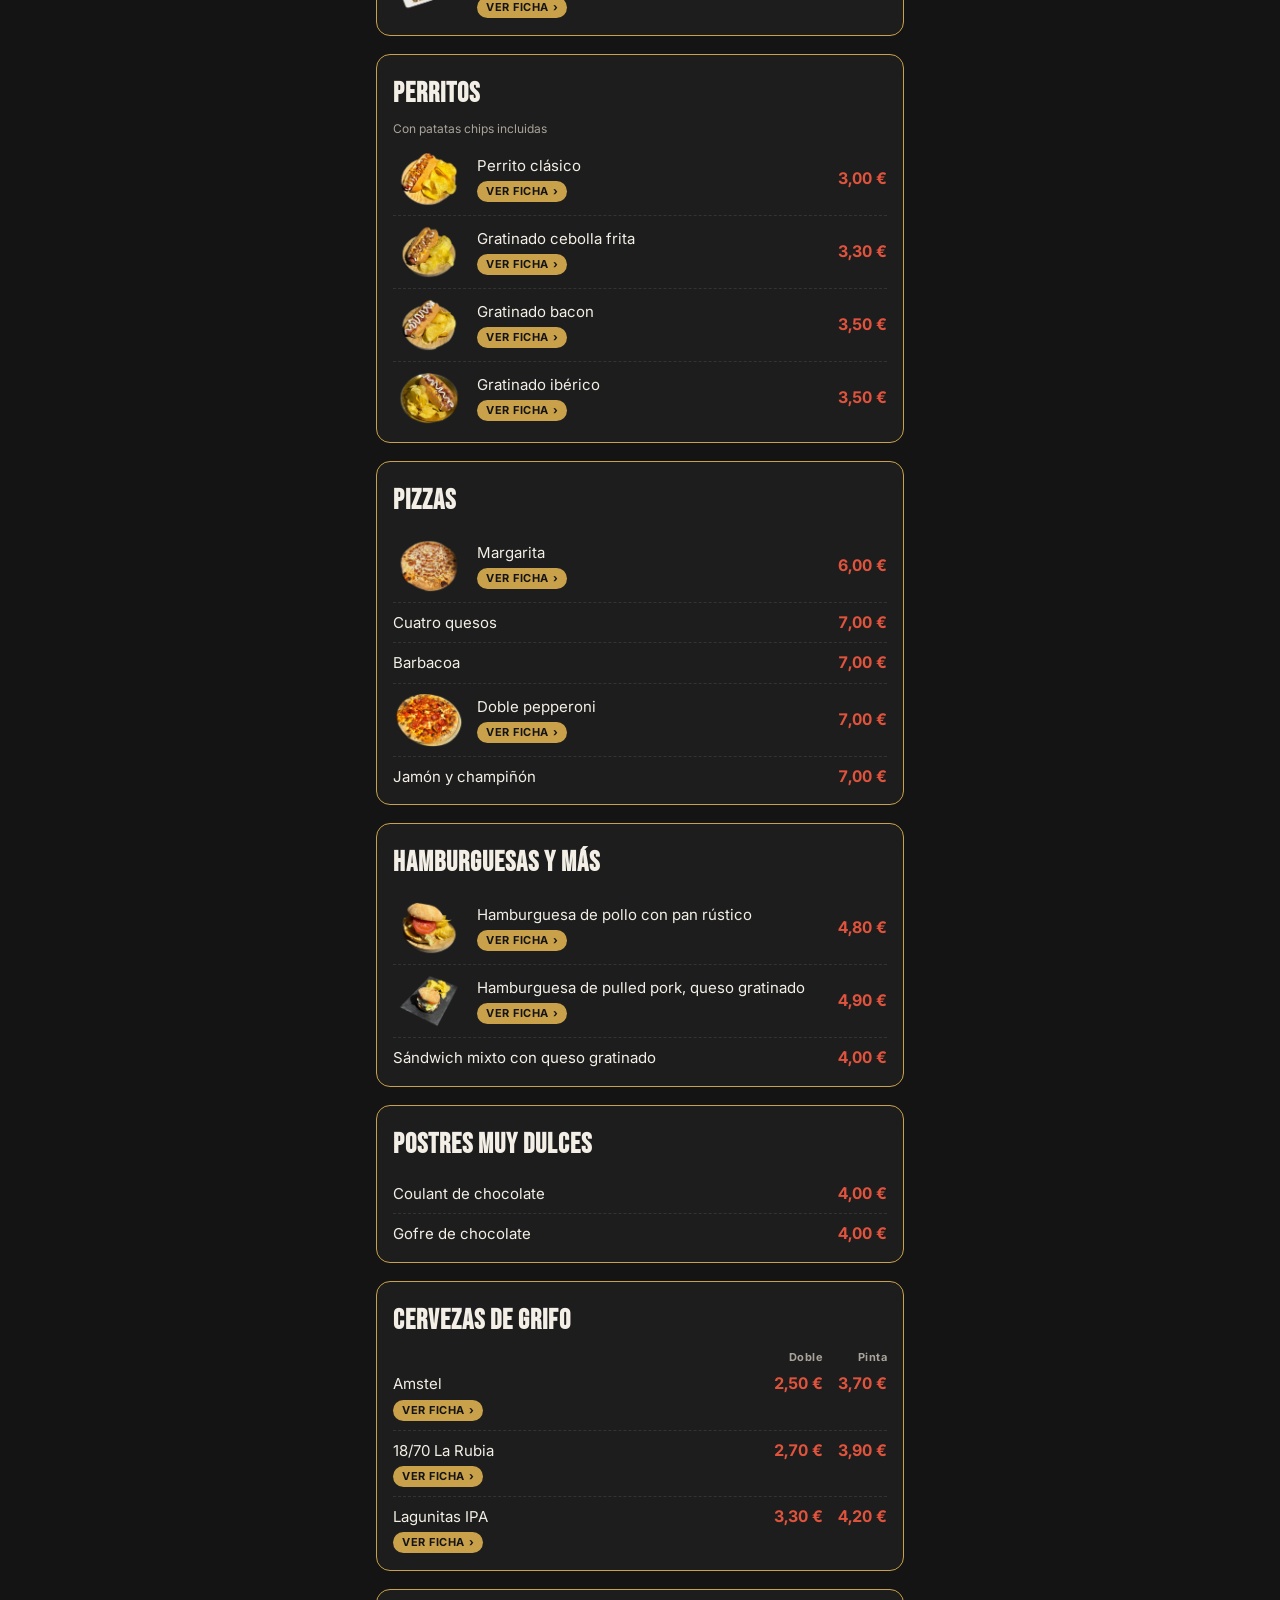
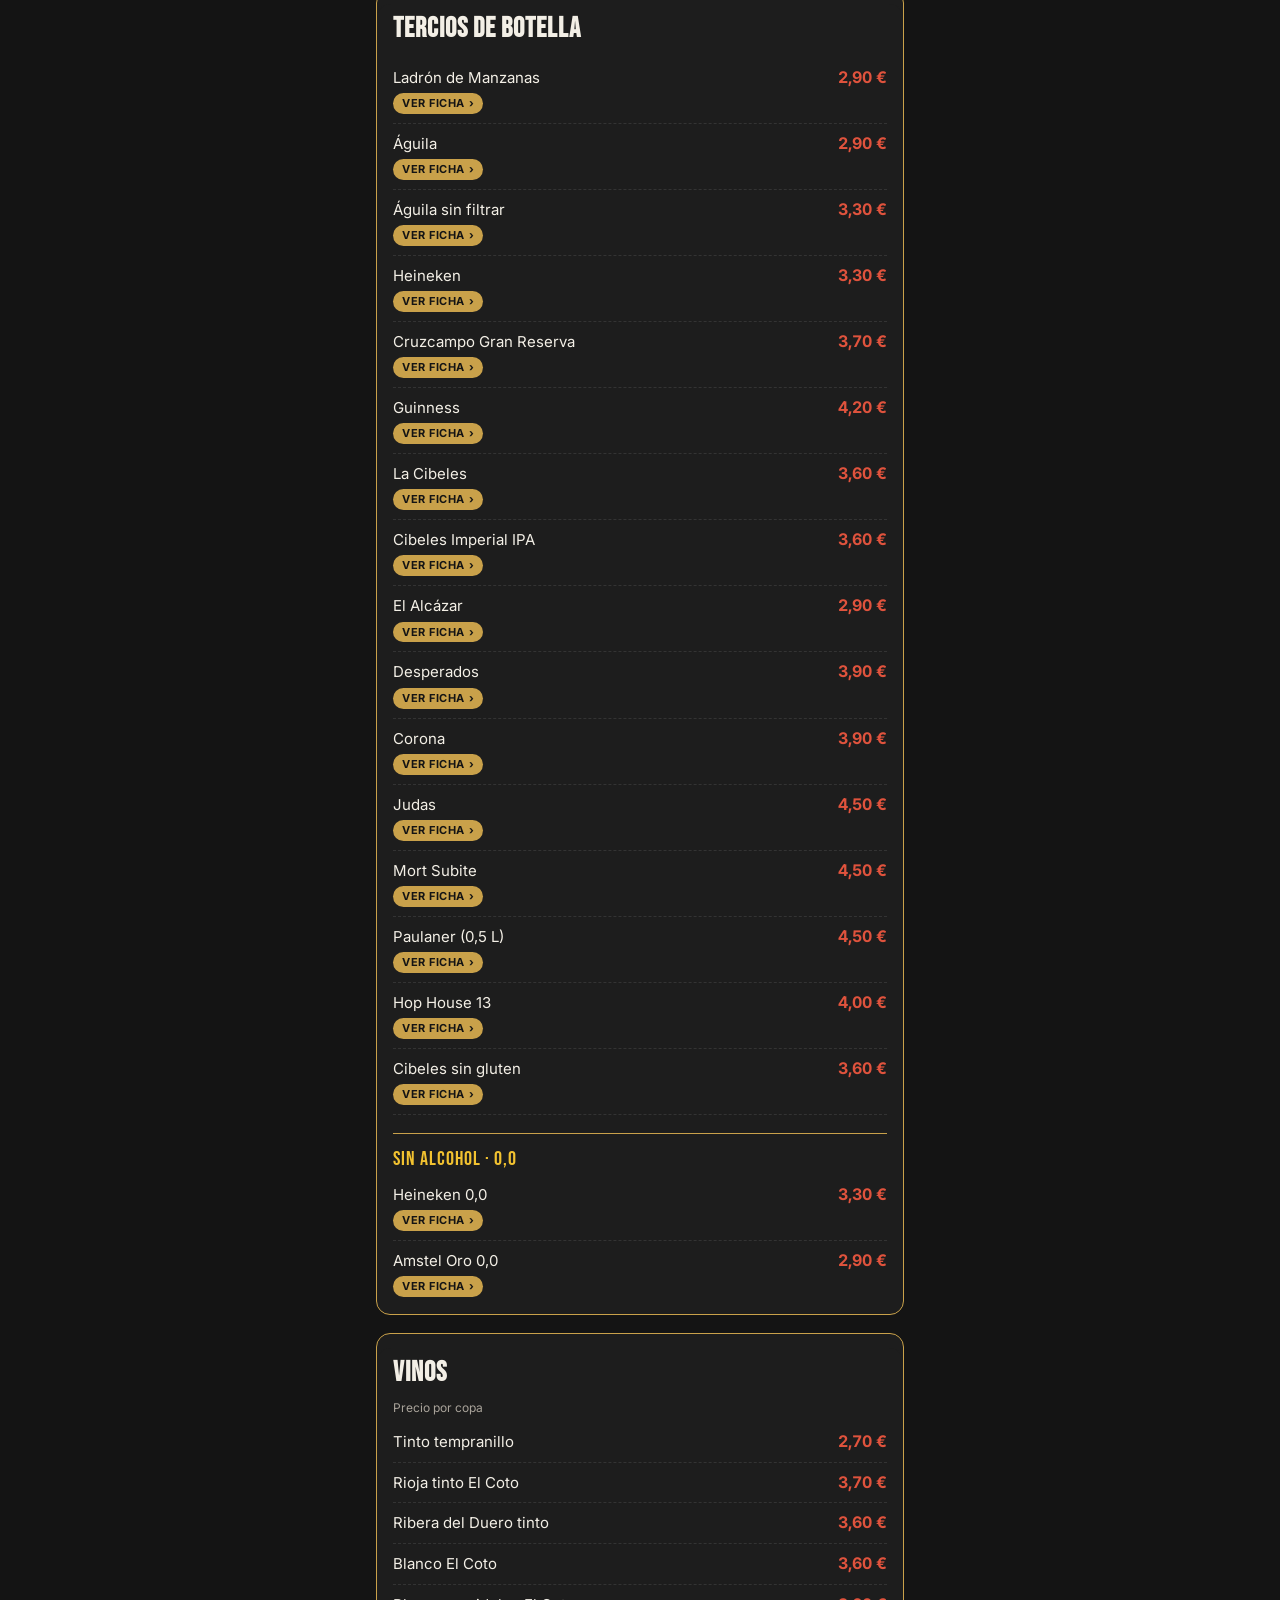
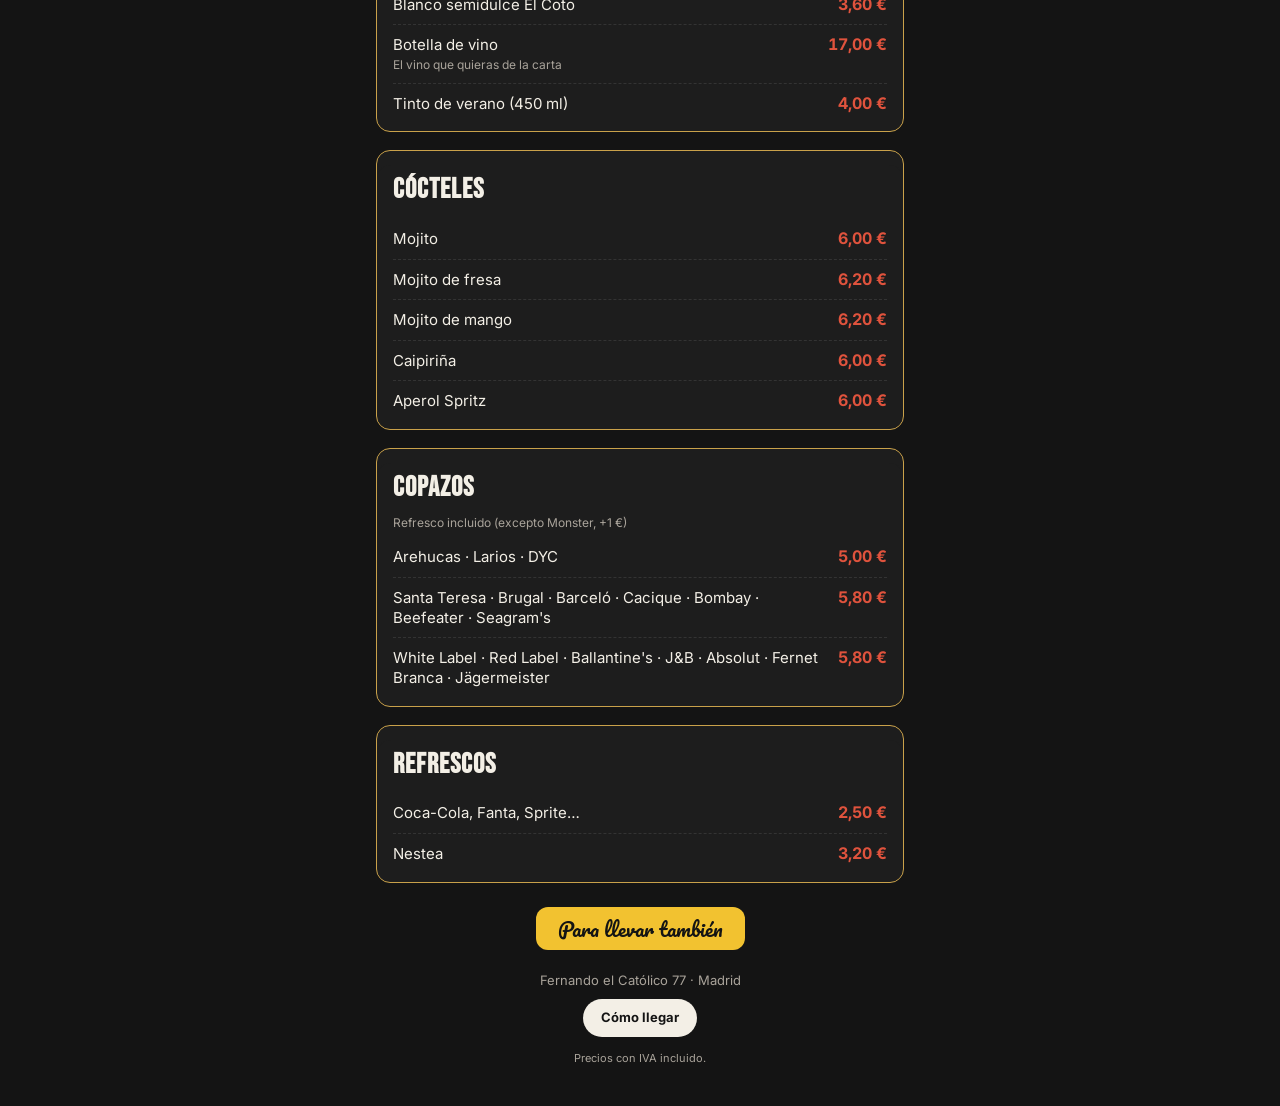
==== commit b5610363: "Foto recortada y ficha del perrito gratinado ibérico Co-Authored-By: Claude Opus 5.5 <noreply@anthro" ====
--- a/sala/index.html
+++ b/sala/index.html
@@ -8,7 +8,7 @@
 <link rel="preconnect" href="https://fonts.googleapis.com">
 <link rel="preconnect" href="https://fonts.gstatic.com" crossorigin>
 <link href="https://fonts.googleapis.com/css2?family=Bebas+Neue&family=Pacifico&family=Inter:wght@400;600;700&display=swap" rel="stylesheet">
-<link rel="stylesheet" href="/estilo.css?v=202611240119">
+<link rel="stylesheet" href="/estilo.css?v=202611262214">
 </head>
 <body>
 <div class="wrap">
@@ -30,8 +30,8 @@
   </footer>
 </div>
 <script>window.TARIFA = "sala";</script>
-<script src="/fichas.js?v=202611240119"></script>
-<script src="/carta.js?v=202611240119"></script>
-<script src="/ofertas.js?v=202611240119"></script>
+<script src="/fichas.js?v=202611262214"></script>
+<script src="/carta.js?v=202611262214"></script>
+<script src="/ofertas.js?v=202611262214"></script>
 </body>
 </html>
